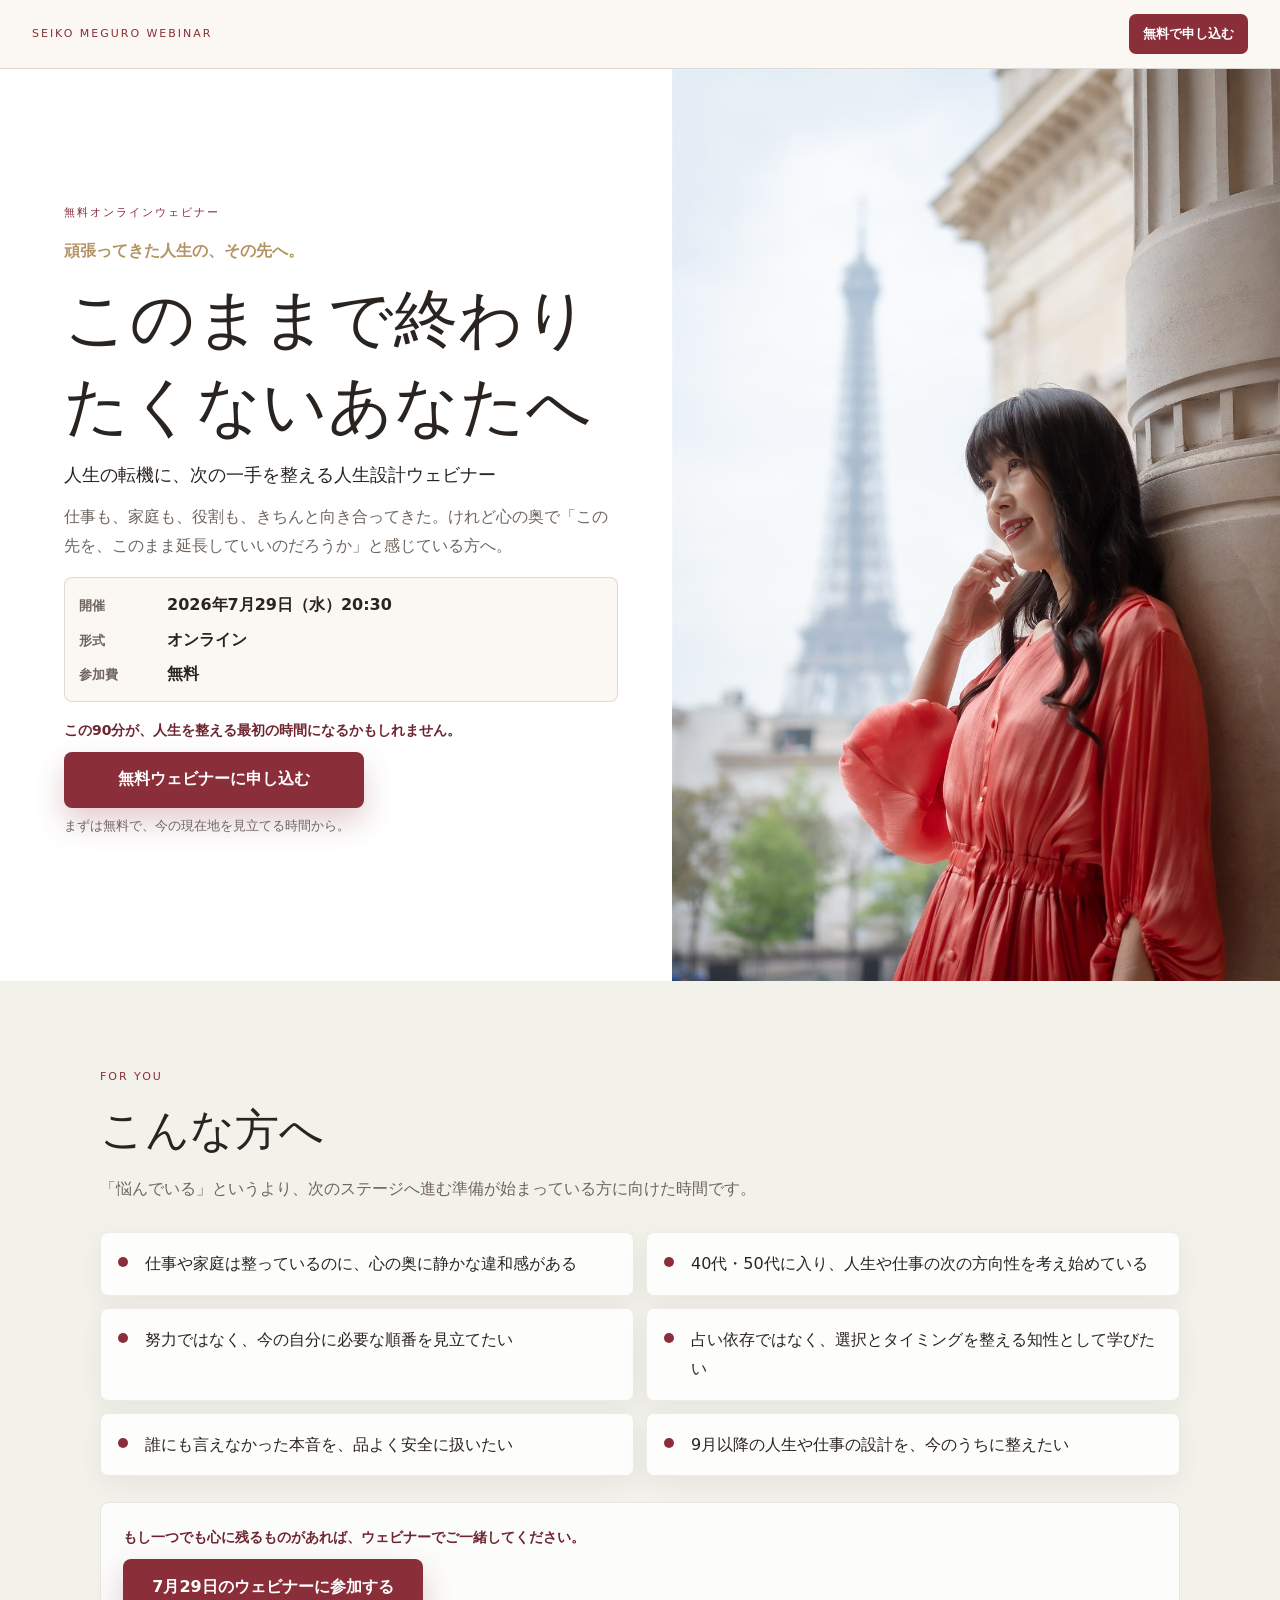
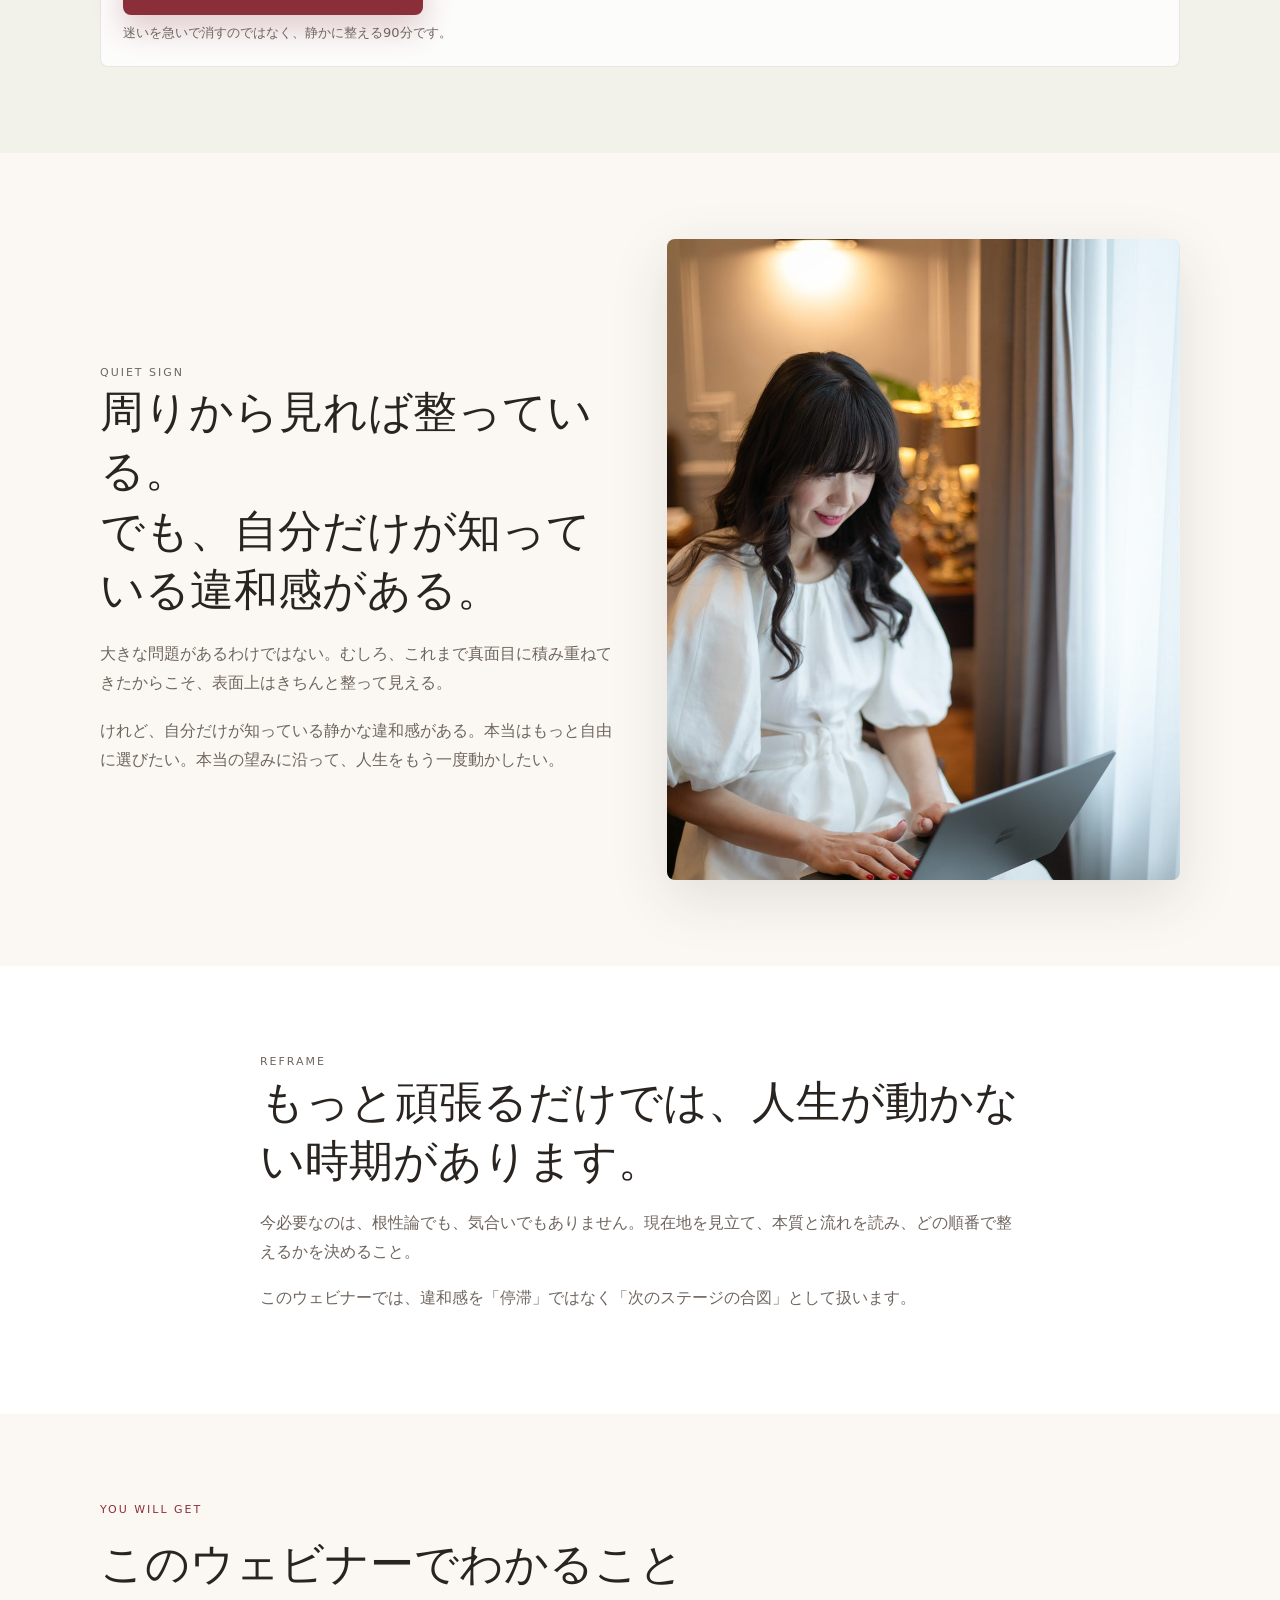
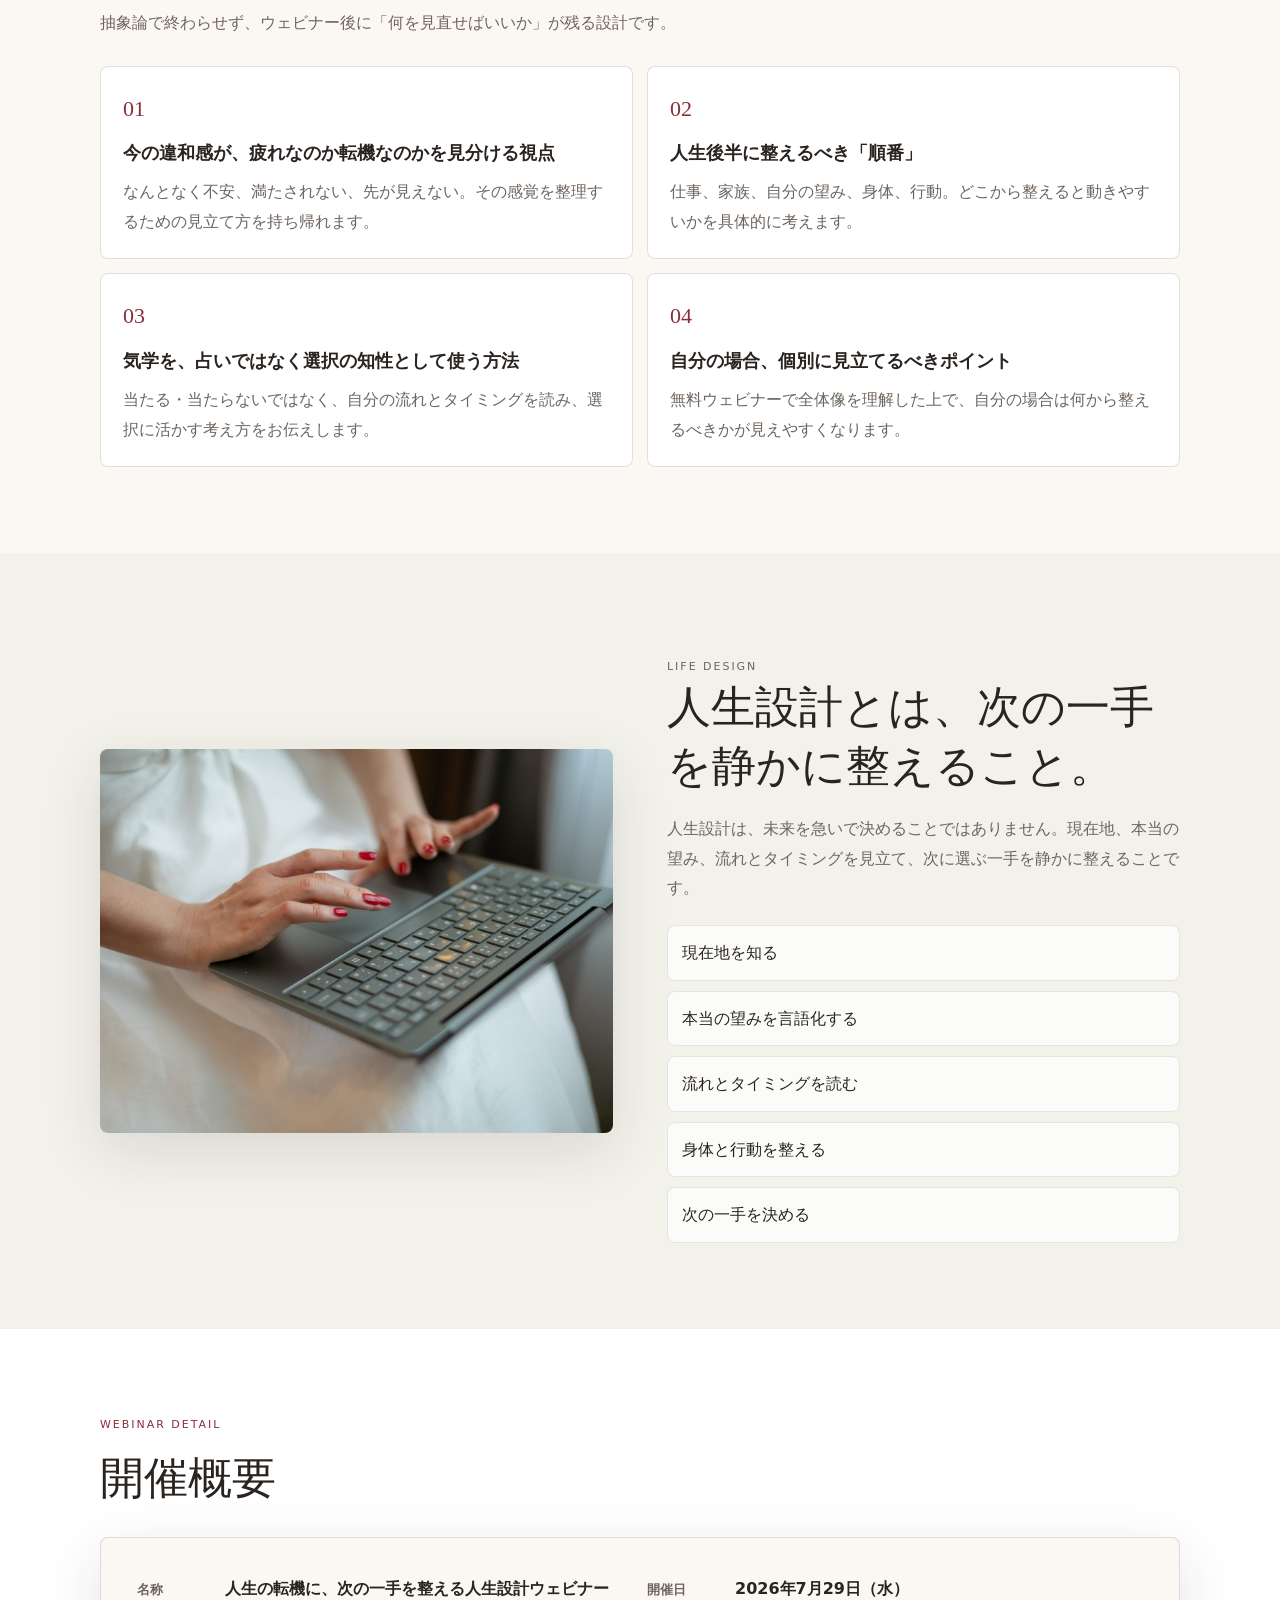
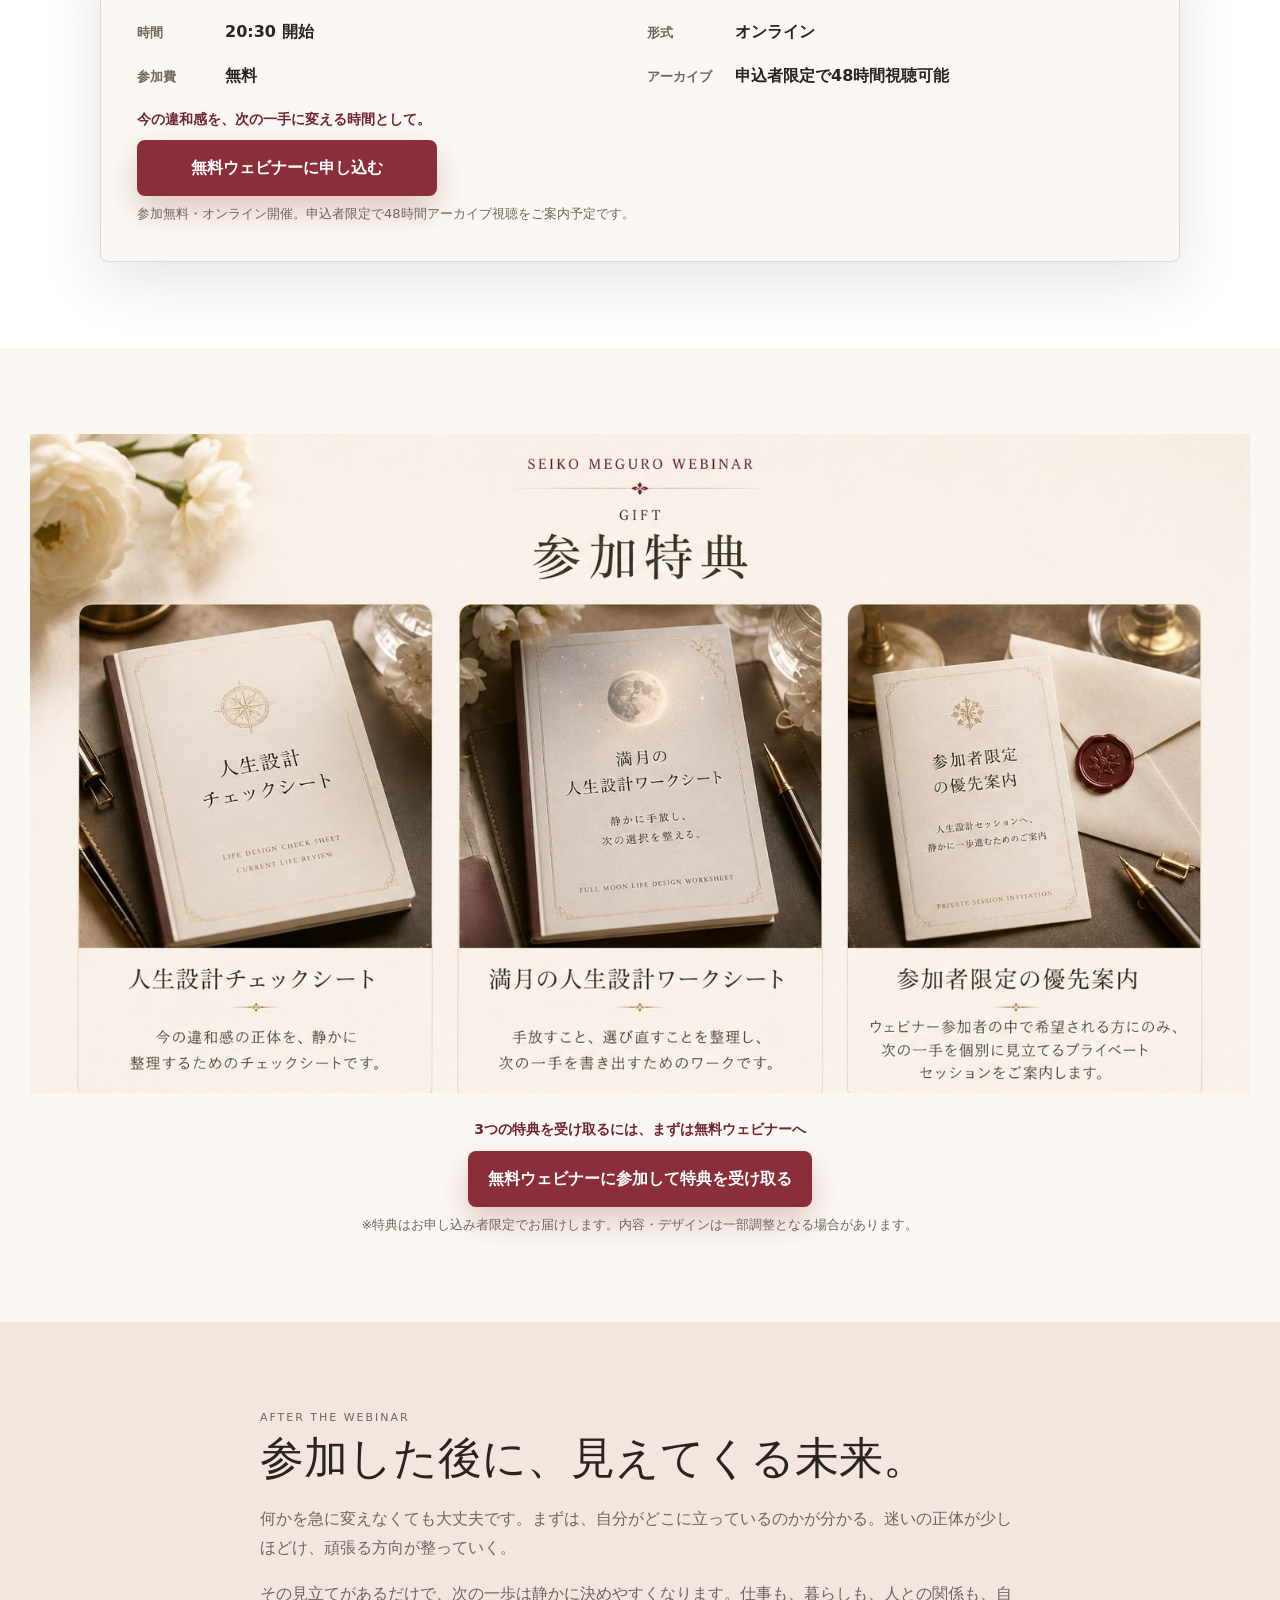
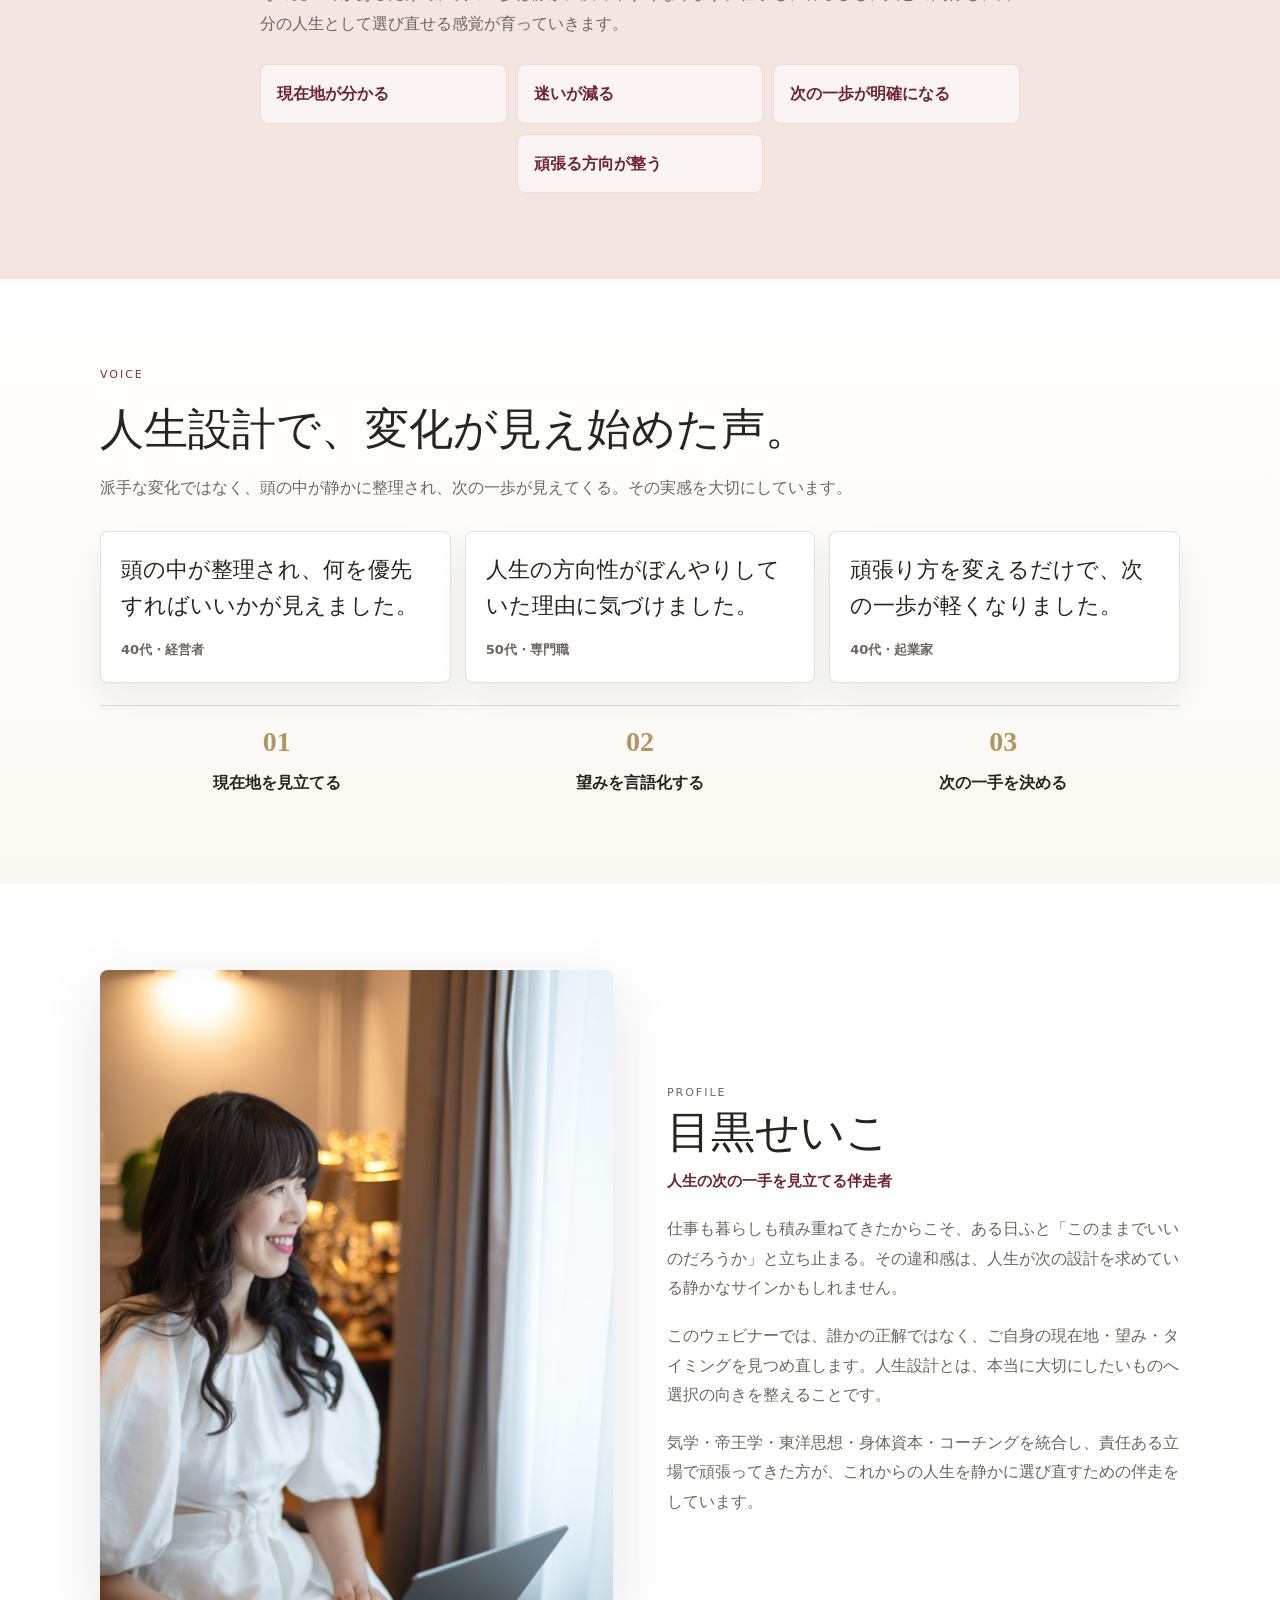
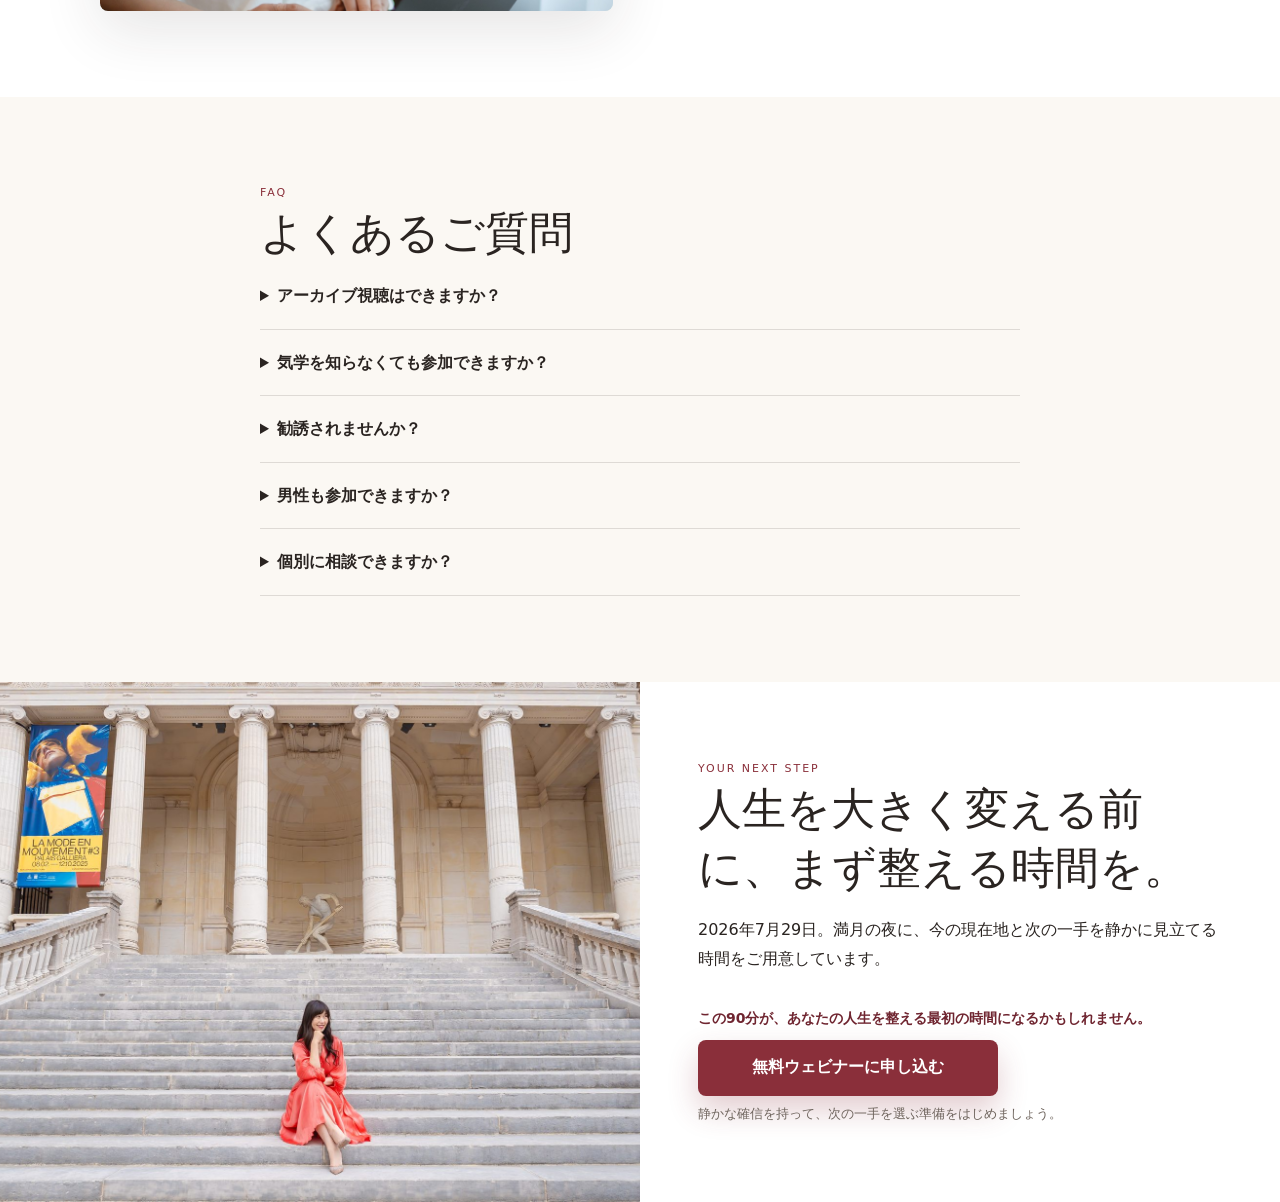
==== resources/webinar-20260729/index.html @ 4c697dbf "Add 2026 webinar LP" ====
<!doctype html>
<html lang="ja">
  <head>
    <meta charset="utf-8">
    <meta name="viewport" content="width=device-width, initial-scale=1">
    <title>無料ウェビナー | 人生の転機に、次の一手を整える人生設計</title>
    <meta name="description" content="2026年7月29日（水）20:30開催。頑張ってきた人生の、その先へ。人生の転機に、次の一手を整える無料ウェビナー。">
    <link rel="stylesheet" href="./styles.css">
  </head>
  <body>
    <a class="skip-link" href="#application">申込ボタンへ移動</a>

    <header class="site-header" aria-label="ページ上部">
      <p class="brand">SEIKO MEGURO WEBINAR</p>
      <a class="header-cta" href="#application">無料で申し込む</a>
    </header>

    <main>
      <!--
        Photo role map / LP全体の写真設計
        1. 憧れ: hero-red-paris.jpg
           非日常感、Quiet Luxury、印象記憶を作る。スマホでは文字を重ねず、写真と申込情報を分けて表示する。
        2. 共感: empathy-white-laptop.jpg
           本人の静かな表情や余白で、読者の違和感・内省に寄り添う。
        3. 専門性: life-design-laptop-detail.jpg / gift-books.jpg
           PC、手元、ワークシート、本の要素で「整理・設計・知性」を補強する。
        4. 信頼: profile-white-laptop.jpg
           プロフィール専用。世界観よりも「この人なら相談したい」を優先し、ホテルでPCを開く自然な相談感を採用する。
        5. 未来: final-stairs.jpg / gift-books.jpg
           参加後の静かな前進、次のステージを想起させる。スマホではCTAと競合しない位置に配置する。
      -->
      <section class="hero" id="top">
        <!--
          画像: 250427_0049.jpg
          使用目的: A案ファーストビューの主役画像。
          配置理由: 赤ワンピ、パリ、エッフェル塔が非日常感と印象記憶を作り、Beverly Hills的な強い入口になるため。
          スマホ表示: 写真を上部に独立配置し、文字は下の白い情報面に置く。顔と塔が切れないよう object-position: 50% 38%。
        -->
        <figure class="hero-photo">
          <img src="./assets/hero-red-paris.jpg" alt="赤いワンピースでパリの街を見つめる目黒せいこさん" style="--pos: 50% 38%;" fetchpriority="high">
        </figure>

        <div class="hero-panel">
          <p class="eyebrow">無料オンラインウェビナー</p>
          <p class="hero-kicker">頑張ってきた人生の、その先へ。</p>
          <h1>このままで終わりたくないあなたへ</h1>
          <p class="hero-lead">人生の転機に、次の一手を整える人生設計ウェビナー</p>
          <p class="hero-copy">仕事も、家庭も、役割も、きちんと向き合ってきた。けれど心の奥で「この先を、このまま延長していいのだろうか」と感じている方へ。</p>

          <dl class="event-summary" aria-label="開催概要">
            <div>
              <dt>開催</dt>
              <dd>2026年7月29日（水）20:30</dd>
            </div>
            <div>
              <dt>形式</dt>
              <dd>オンライン</dd>
            </div>
            <div>
              <dt>参加費</dt>
              <dd>無料</dd>
            </div>
          </dl>

          <div class="cta-block">
            <p class="cta-reason">この90分が、人生を整える最初の時間になるかもしれません。</p>
            <a class="button button-primary" href="#application">無料ウェビナーに申し込む</a>
            <p class="microcopy">まずは無料で、今の現在地を見立てる時間から。</p>
          </div>
        </div>
      </section>

      <section class="section audience" aria-labelledby="audience-title">
        <div class="section-inner">
          <div class="section-heading">
            <p class="eyebrow">FOR YOU</p>
            <h2 id="audience-title">こんな方へ</h2>
            <p>「悩んでいる」というより、次のステージへ進む準備が始まっている方に向けた時間です。</p>
          </div>
          <div class="check-grid">
            <div class="check-item">仕事や家庭は整っているのに、心の奥に静かな違和感がある</div>
            <div class="check-item">40代・50代に入り、人生や仕事の次の方向性を考え始めている</div>
            <div class="check-item">努力ではなく、今の自分に必要な順番を見立てたい</div>
            <div class="check-item">占い依存ではなく、選択とタイミングを整える知性として学びたい</div>
            <div class="check-item">誰にも言えなかった本音を、品よく安全に扱いたい</div>
            <div class="check-item">9月以降の人生や仕事の設計を、今のうちに整えたい</div>
          </div>
          <div class="cta-block cta-inline">
            <p class="cta-reason">もし一つでも心に残るものがあれば、ウェビナーでご一緒してください。</p>
            <a class="button button-primary" href="#application">7月29日のウェビナーに参加する</a>
            <p class="microcopy">迷いを急いで消すのではなく、静かに整える90分です。</p>
          </div>
        </div>
      </section>

      <section class="section split empathy" aria-labelledby="empathy-title">
        <div class="section-inner split-inner">
          <div class="copy">
            <p class="eyebrow">QUIET SIGN</p>
            <h2 id="empathy-title">周りから見れば整っている。<br>でも、自分だけが知っている違和感がある。</h2>
            <p>大きな問題があるわけではない。むしろ、これまで真面目に積み重ねてきたからこそ、表面上はきちんと整って見える。</p>
            <p>けれど、自分だけが知っている静かな違和感がある。本当はもっと自由に選びたい。本当の望みに沿って、人生をもう一度動かしたい。</p>
          </div>
          <!--
            画像: 240418a_0015.jpg
            使用目的: 共感セクションの本人写真。
            配置理由: 白ワンピでPCを持つ姿が、柔らかさ・安心感・知的な伴走感を同時に伝えるため。
            スマホ表示: 縦写真として本文後に配置。顔と手元が入るよう object-position: 50% 42%。
          -->
          <figure class="image-card portrait">
            <img src="./assets/empathy-white-laptop.jpg" alt="白いワンピースでノートパソコンを見る目黒せいこさん" style="--pos: 50% 42%;" loading="lazy" decoding="async">
          </figure>
        </div>
      </section>

      <section class="section problem" aria-labelledby="problem-title">
        <div class="section-inner narrow">
          <p class="eyebrow">REFRAME</p>
          <h2 id="problem-title">もっと頑張るだけでは、人生が動かない時期があります。</h2>
          <p>今必要なのは、根性論でも、気合いでもありません。現在地を見立て、本質と流れを読み、どの順番で整えるかを決めること。</p>
          <p>このウェビナーでは、違和感を「停滞」ではなく「次のステージの合図」として扱います。</p>
        </div>
      </section>

      <section class="section benefits" aria-labelledby="benefits-title">
        <div class="section-inner">
          <div class="section-heading">
            <p class="eyebrow">YOU WILL GET</p>
            <h2 id="benefits-title">このウェビナーでわかること</h2>
            <p>抽象論で終わらせず、ウェビナー後に「何を見直せばいいか」が残る設計です。</p>
          </div>
          <div class="benefit-list">
            <article class="benefit-card">
              <span>01</span>
              <h3>今の違和感が、疲れなのか転機なのかを見分ける視点</h3>
              <p>なんとなく不安、満たされない、先が見えない。その感覚を整理するための見立て方を持ち帰れます。</p>
            </article>
            <article class="benefit-card">
              <span>02</span>
              <h3>人生後半に整えるべき「順番」</h3>
              <p>仕事、家族、自分の望み、身体、行動。どこから整えると動きやすいかを具体的に考えます。</p>
            </article>
            <article class="benefit-card">
              <span>03</span>
              <h3>気学を、占いではなく選択の知性として使う方法</h3>
              <p>当たる・当たらないではなく、自分の流れとタイミングを読み、選択に活かす考え方をお伝えします。</p>
            </article>
            <article class="benefit-card">
              <span>04</span>
              <h3>自分の場合、個別に見立てるべきポイント</h3>
              <p>無料ウェビナーで全体像を理解した上で、自分の場合は何から整えるべきかが見えやすくなります。</p>
            </article>
          </div>
        </div>
      </section>

      <section class="section split life-design" aria-labelledby="life-design-title">
        <div class="section-inner split-inner reverse">
          <!--
            画像: 240418a_0021.jpg -> life-design-laptop-detail.jpg
            使用目的: 人生設計セクションの専門性補強写真。
            配置理由: PCを操作する手元が「人生設計＝知的に整理し、次の一手を見立てる仕事」と直感的に伝えるため。
            スマホ表示: 手元とPCが自然に見えるよう横幅いっぱいに置き、object-position: 50% 50%。
          -->
          <figure class="image-card landscape">
            <img src="./assets/life-design-laptop-detail.jpg" alt="白いワンピースでノートパソコンを操作する手元" style="--pos: 50% 50%;" loading="lazy" decoding="async">
          </figure>
          <div class="copy">
            <p class="eyebrow">LIFE DESIGN</p>
            <h2 id="life-design-title">人生設計とは、次の一手を静かに整えること。</h2>
            <p>人生設計は、未来を急いで決めることではありません。現在地、本当の望み、流れとタイミングを見立て、次に選ぶ一手を静かに整えることです。</p>
            <ul class="plain-list">
              <li>現在地を知る</li>
              <li>本当の望みを言語化する</li>
              <li>流れとタイミングを読む</li>
              <li>身体と行動を整える</li>
              <li>次の一手を決める</li>
            </ul>
          </div>
        </div>
      </section>

      <section class="section overview" aria-labelledby="overview-title">
        <div class="section-inner">
          <div class="section-heading">
            <p class="eyebrow">WEBINAR DETAIL</p>
            <h2 id="overview-title">開催概要</h2>
          </div>
          <div class="overview-card" id="application">
            <dl class="overview-list">
              <div>
                <dt>名称</dt>
                <dd>人生の転機に、次の一手を整える人生設計ウェビナー</dd>
              </div>
              <div>
                <dt>開催日</dt>
                <dd>2026年7月29日（水）</dd>
              </div>
              <div>
                <dt>時間</dt>
                <dd>20:30 開始</dd>
              </div>
              <div>
                <dt>形式</dt>
                <dd>オンライン</dd>
              </div>
              <div>
                <dt>参加費</dt>
                <dd>無料</dd>
              </div>
              <div>
                <dt>アーカイブ</dt>
                <dd>申込者限定で48時間視聴可能</dd>
              </div>
            </dl>
            <div class="cta-block">
              <p class="cta-reason">今の違和感を、次の一手に変える時間として。</p>
              <a class="button button-primary" href="#application" aria-label="申込URL未設定。公開前に実際の申込URLへ差し替えてください">無料ウェビナーに申し込む</a>
              <p class="microcopy">参加無料・オンライン開催。申込者限定で48時間アーカイブ視聴をご案内予定です。</p>
            </div>
          </div>
        </div>
      </section>

      <section class="section gifts" aria-labelledby="gifts-title">
        <div class="section-inner gift-visual-inner">
          <!--
            画像: gift-section-final-main.jpg
            使用目的: 完成した参加特典セクションのメインビジュアル。
            配置理由: 特典の表紙と説明を画像で見せ、実際にクリックできるCTAは画像下の1つに整理するため。
            スマホ表示: 画像全体が切れないよう object-fit: contain で表示。実際にクリックできるCTAは画像下に別途配置する。
          -->
          <figure class="gift-full-visual">
            <img src="./assets/gift-section-final-main.jpg" alt="参加特典。人生設計チェックシート、満月の人生設計ワークシート、参加者限定の優先案内" loading="lazy" decoding="async">
          </figure>
          <div class="cta-block gift-visual-cta">
            <p class="cta-reason">3つの特典を受け取るには、まずは無料ウェビナーへ</p>
            <a class="button button-primary" href="#application">無料ウェビナーに参加して特典を受け取る</a>
            <p class="microcopy">※特典はお申し込み者限定でお届けします。内容・デザインは一部調整となる場合があります。</p>
          </div>
        </div>
      </section>

      <section class="section future" aria-labelledby="future-title">
        <div class="section-inner narrow">
          <p class="eyebrow">AFTER THE WEBINAR</p>
          <h2 id="future-title">参加した後に、見えてくる未来。</h2>
          <p>何かを急に変えなくても大丈夫です。まずは、自分がどこに立っているのかが分かる。迷いの正体が少しほどけ、頑張る方向が整っていく。</p>
          <p>その見立てがあるだけで、次の一歩は静かに決めやすくなります。仕事も、暮らしも、人との関係も、自分の人生として選び直せる感覚が育っていきます。</p>
          <div class="future-grid">
            <div>現在地が分かる</div>
            <div>迷いが減る</div>
            <div>次の一歩が明確になる</div>
            <div>頑張る方向が整う</div>
          </div>
        </div>
      </section>

      <section class="section social-proof" aria-labelledby="proof-title">
        <div class="section-inner">
          <div class="section-heading">
            <p class="eyebrow">VOICE</p>
            <h2 id="proof-title">人生設計で、変化が見え始めた声。</h2>
            <p>派手な変化ではなく、頭の中が静かに整理され、次の一歩が見えてくる。その実感を大切にしています。</p>
          </div>
          <div class="voice-grid">
            <article>
              <p>頭の中が整理され、何を優先すればいいかが見えました。</p>
              <span>40代・経営者</span>
            </article>
            <article>
              <p>人生の方向性がぼんやりしていた理由に気づけました。</p>
              <span>50代・専門職</span>
            </article>
            <article>
              <p>頑張り方を変えるだけで、次の一歩が軽くなりました。</p>
              <span>40代・起業家</span>
            </article>
          </div>
          <div class="proof-stats" aria-label="人生設計で目指す変化">
            <div><strong>01</strong><span>現在地を見立てる</span></div>
            <div><strong>02</strong><span>望みを言語化する</span></div>
            <div><strong>03</strong><span>次の一手を決める</span></div>
          </div>
        </div>
      </section>

      <section class="section profile" aria-labelledby="profile-title">
        <div class="section-inner split-inner">
          <!--
            画像: 240418a_0016.jpg -> profile-white-laptop.jpg
            使用目的: 講師プロフィール写真。ここでは世界観よりも信頼形成を優先する。
            配置理由: ホテルでPCを開く姿が、専門性・落ち着き・相談しやすさを同時に伝えるため。
            スマホ表示: 表情が伝わるよう10〜15%寄せ、顔とPCが自然に入る object-position: 50% 36%。本文より前に置いて「この人なら相談したい」を先に作る。
          -->
          <figure class="image-card portrait profile-photo">
            <img src="./assets/profile-white-laptop.jpg" alt="ホテルでノートパソコンを開き、穏やかに相談を受ける目黒せいこさん" style="--pos: 50% 36%;" loading="lazy" decoding="async">
          </figure>
          <div class="copy">
            <p class="eyebrow">PROFILE</p>
            <h2 id="profile-title">目黒せいこ</h2>
            <p class="profile-role">人生の次の一手を見立てる伴走者</p>
            <p>仕事も暮らしも積み重ねてきたからこそ、ある日ふと「このままでいいのだろうか」と立ち止まる。その違和感は、人生が次の設計を求めている静かなサインかもしれません。</p>
            <p>このウェビナーでは、誰かの正解ではなく、ご自身の現在地・望み・タイミングを見つめ直します。人生設計とは、本当に大切にしたいものへ選択の向きを整えることです。</p>
            <p>気学・帝王学・東洋思想・身体資本・コーチングを統合し、責任ある立場で頑張ってきた方が、これからの人生を静かに選び直すための伴走をしています。</p>
          </div>
        </div>
      </section>

      <section class="section faq" aria-labelledby="faq-title">
        <div class="section-inner narrow">
          <p class="eyebrow">FAQ</p>
          <h2 id="faq-title">よくあるご質問</h2>
          <details>
            <summary>アーカイブ視聴はできますか？</summary>
            <p>はい。お申し込みの方限定で、48時間のアーカイブ視聴をご案内予定です。</p>
          </details>
          <details>
            <summary>気学を知らなくても参加できますか？</summary>
            <p>はい。専門知識がなくても大丈夫です。気学は占いではなく、選択とタイミングを整える知性としてわかりやすくお伝えします。</p>
          </details>
          <details>
            <summary>勧誘されませんか？</summary>
            <p>ウェビナー内で無理な勧誘はありません。希望される方にのみ人生設計プライベートセッションをご案内しています。</p>
          </details>
          <details>
            <summary>男性も参加できますか？</summary>
            <p>はい。性別だけで限定する内容ではありません。人生や仕事の次のステージを整えたい方に向けたウェビナーです。</p>
          </details>
          <details>
            <summary>個別に相談できますか？</summary>
            <p>はい。希望される方には、ウェビナー後に個別のご相談方法をご案内します。</p>
          </details>
        </div>
      </section>

      <section class="final-cta" aria-labelledby="final-title">
        <!--
          画像: 250427_0114.jpg
          使用目的: 最終CTA背景。
          配置理由: 赤ワンピの引き写真が、旅立ち・次のステージ・余韻を作るため。
          スマホ表示: 写真は上、CTA面は下。背景に文字を重ねすぎない。
        -->
        <figure class="final-photo">
          <img src="./assets/final-stairs.jpg" alt="広い階段に座る目黒せいこさん" style="--pos: 50% 48%;" loading="lazy" decoding="async">
        </figure>
        <div class="final-panel">
          <p class="eyebrow">YOUR NEXT STEP</p>
          <h2 id="final-title">人生を大きく変える前に、まず整える時間を。</h2>
          <p>2026年7月29日。満月の夜に、今の現在地と次の一手を静かに見立てる時間をご用意しています。</p>
          <div class="cta-block">
            <p class="cta-reason">この90分が、あなたの人生を整える最初の時間になるかもしれません。</p>
            <a class="button button-primary" href="#application">無料ウェビナーに申し込む</a>
            <p class="microcopy">静かな確信を持って、次の一手を選ぶ準備をはじめましょう。</p>
          </div>
        </div>
      </section>

    </main>

    <nav class="sticky-cta" aria-label="固定申込導線">
      <span>7/29（水）20:30 無料開催</span>
      <a href="#application">申し込む</a>
    </nav>
  </body>
</html>
---- resources/webinar-20260729/styles.css ----
:root {
  --ink: #2a2421;
  --muted: #6f655e;
  --paper: #fbf8f3;
  --white: #ffffff;
  --sage: #e3ede7;
  --sage-lounge: #f2f1ea;
  --sage-deep: #c9d8cf;
  --blush: #f4e5df;
  --burgundy: #8a2f3a;
  --burgundy-dark: #6f2530;
  --gold: #b49462;
  --line: rgba(42, 36, 33, 0.14);
  --shadow: 0 18px 60px rgba(42, 36, 33, 0.12);
  --serif: "Yu Mincho", "Hiragino Mincho ProN", "Times New Roman", serif;
  --sans: "Yu Gothic", "Hiragino Sans", "Meiryo", system-ui, sans-serif;
}

* {
  box-sizing: border-box;
}

html {
  scroll-behavior: smooth;
}

body {
  margin: 0;
  background: var(--paper);
  color: var(--ink);
  font-family: var(--sans);
  font-size: 16px;
  line-height: 1.85;
  letter-spacing: 0;
  padding-bottom: 0;
}

img {
  display: block;
  width: 100%;
  height: 100%;
  object-fit: cover;
  object-position: var(--pos, 50% 50%);
}

a {
  color: inherit;
}

.skip-link {
  position: absolute;
  left: 12px;
  top: 12px;
  transform: translateY(-150%);
  background: var(--burgundy);
  color: var(--white);
  padding: 10px 14px;
  z-index: 20;
}

.skip-link:focus {
  transform: translateY(0);
}

.site-header {
  position: sticky;
  top: 0;
  z-index: 10;
  display: flex;
  align-items: center;
  justify-content: space-between;
  gap: 16px;
  min-height: 58px;
  padding: 12px 18px;
  background: rgba(251, 248, 243, 0.94);
  border-bottom: 1px solid var(--line);
  backdrop-filter: blur(14px);
}

.brand,
.eyebrow {
  margin: 0;
  font-size: 11px;
  letter-spacing: 0.18em;
  text-transform: uppercase;
  color: var(--burgundy);
  font-weight: 500;
  font-style: normal;
  font-family: var(--sans);
}

.header-cta {
  display: inline-flex;
  align-items: center;
  justify-content: center;
  min-height: 38px;
  padding: 8px 14px;
  border-radius: 7px;
  background: var(--burgundy);
  color: var(--white);
  font-size: 13px;
  font-weight: 700;
  text-decoration: none;
  white-space: nowrap;
}

.hero {
  display: grid;
  background: var(--white);
}

.hero-photo {
  margin: 0;
  min-height: 250px;
  max-height: 290px;
  aspect-ratio: 4 / 3;
  background: var(--sage);
}

.hero-panel,
.final-panel {
  padding: 24px 22px 34px;
  background: var(--white);
}

.hero-kicker {
  margin: 12px 0 4px;
  color: var(--gold);
  font-weight: 700;
}

h1,
h2,
h3 {
  margin: 0;
  line-height: 1.35;
  letter-spacing: 0;
}

h1,
h2 {
  font-family: var(--serif);
  font-weight: 500;
}

h1 {
  margin-top: 8px;
  font-size: clamp(27px, 7.8vw, 64px);
}

h2 {
  font-size: clamp(27px, 8vw, 44px);
}

h3 {
  font-size: 18px;
  line-height: 1.55;
}

.hero-lead {
  margin: 12px 0 0;
  font-family: var(--serif);
  font-size: 18px;
  line-height: 1.55;
}

.hero-copy {
  margin: 12px 0 0;
  color: var(--muted);
}

.event-summary {
  display: grid;
  gap: 5px;
  margin: 16px 0 0;
  padding: 12px 14px;
  background: var(--paper);
  border: 1px solid var(--line);
  border-radius: 8px;
}

.event-summary div,
.overview-list div {
  display: grid;
  grid-template-columns: 76px 1fr;
  gap: 12px;
  align-items: baseline;
}

dt {
  color: var(--muted);
  font-size: 13px;
  font-weight: 700;
}

dd {
  margin: 0;
  font-weight: 700;
}

.cta-block {
  margin-top: 16px;
}

.cta-reason {
  margin: 0 0 8px;
  color: var(--burgundy-dark);
  font-size: 14px;
  font-weight: 700;
}

.button {
  display: inline-flex;
  align-items: center;
  justify-content: center;
  width: 100%;
  min-height: 56px;
  padding: 14px 20px;
  border-radius: 8px;
  text-decoration: none;
  font-weight: 800;
  line-height: 1.3;
  text-align: center;
}

.button-primary {
  background: var(--burgundy);
  color: var(--white);
  box-shadow: 0 14px 30px rgba(138, 47, 58, 0.24);
}

.button-primary:hover,
.button-primary:focus {
  background: var(--burgundy-dark);
}

.microcopy {
  margin: 8px 0 0;
  color: var(--muted);
  font-size: 13px;
  line-height: 1.6;
}

@media (max-width: 759px) {
  .hero-copy {
    display: none;
  }

  .hero .cta-block {
    display: none;
  }

  .hero .button {
    min-height: 52px;
  }
}

.section {
  padding: 62px 0;
}

.section-inner {
  width: min(100% - 40px, 1080px);
  margin: 0 auto;
}

.narrow {
  width: min(100% - 40px, 760px);
}

.section-heading {
  display: grid;
  gap: 14px;
  margin-bottom: 28px;
}

.section-heading p:last-child {
  margin: 0;
  color: var(--muted);
}

.audience {
  background: var(--sage-lounge);
}

.check-grid {
  display: grid;
  gap: 12px;
}

.check-item {
  position: relative;
  padding: 16px 16px 16px 44px;
  background: rgba(255, 255, 255, 0.84);
  border: 1px solid rgba(42, 36, 33, 0.08);
  border-radius: 8px;
  box-shadow: 0 8px 26px rgba(42, 36, 33, 0.06);
}

.check-item::before {
  content: "";
  position: absolute;
  left: 17px;
  top: 24px;
  width: 10px;
  height: 10px;
  border-radius: 50%;
  background: var(--burgundy);
}

.cta-inline {
  padding: 22px;
  margin-top: 26px;
  background: rgba(255, 255, 255, 0.78);
  border: 1px solid rgba(42, 36, 33, 0.1);
  border-radius: 8px;
}

.split {
  background: var(--paper);
}

.split-inner {
  display: grid;
  gap: 30px;
  align-items: center;
}

.copy p {
  margin: 18px 0 0;
  color: var(--muted);
}

.copy .profile-role {
  margin-top: 6px;
  color: var(--burgundy-dark);
  font-size: 15px;
  font-weight: 800;
}

.image-card {
  margin: 0;
  overflow: hidden;
  border-radius: 8px;
  background: var(--sage);
  box-shadow: var(--shadow);
}

.image-card.portrait {
  aspect-ratio: 4 / 5;
}

.image-card.profile-photo img {
  transform: scale(1.12);
}

.image-card.landscape {
  aspect-ratio: 4 / 3;
}

.image-card.soft {
  box-shadow: none;
}

.problem {
  background: var(--white);
}

.problem p,
.future p {
  color: var(--muted);
}

.benefits {
  background: var(--paper);
}

.benefit-list {
  display: grid;
  gap: 14px;
}

.benefit-card {
  padding: 22px;
  background: var(--white);
  border: 1px solid var(--line);
  border-radius: 8px;
}

.benefit-card span {
  display: block;
  margin-bottom: 10px;
  color: var(--burgundy);
  font-family: var(--serif);
  font-size: 22px;
}

.benefit-card p {
  margin: 10px 0 0;
  color: var(--muted);
}

.life-design {
  background: var(--sage-lounge);
}

.plain-list {
  display: grid;
  gap: 10px;
  margin: 22px 0 0;
  padding: 0;
  list-style: none;
}

.plain-list li {
  padding: 12px 14px;
  background: rgba(255, 255, 255, 0.7);
  border: 1px solid rgba(42, 36, 33, 0.1);
  border-radius: 8px;
}

.overview {
  background: var(--white);
}

.overview-card {
  padding: 22px;
  background: var(--paper);
  border: 1px solid var(--line);
  border-radius: 8px;
  box-shadow: var(--shadow);
}

.overview-list {
  display: grid;
  gap: 14px;
  margin: 0;
}

.gifts {
  background: var(--paper);
}

.gift-visual-inner {
  width: min(100%, 1220px);
}

.gift-full-visual {
  margin: 0;
  overflow: hidden;
  background: var(--paper);
}

.gift-full-visual img {
  width: 100%;
  height: auto;
  object-fit: contain;
}

.gift-visual-cta {
  width: min(100% - 40px, 720px);
  margin: 24px auto 0;
  text-align: center;
}

.future {
  background: var(--blush);
}

.future-grid {
  display: grid;
  gap: 10px;
  margin-top: 26px;
}

.future-grid div {
  padding: 14px 16px;
  background: rgba(255, 255, 255, 0.58);
  border: 1px solid rgba(42, 36, 33, 0.1);
  border-radius: 8px;
  color: var(--burgundy-dark);
  font-weight: 800;
}

.social-proof {
  background: linear-gradient(180deg, var(--white) 0%, var(--paper) 100%);
}

.voice-grid {
  display: grid;
  gap: 14px;
}

.voice-grid article {
  padding: 20px;
  background: var(--white);
  border: 1px solid var(--line);
  border-radius: 8px;
  box-shadow: 0 14px 34px rgba(42, 36, 33, 0.06);
}

.voice-grid p {
  margin: 0;
  color: var(--ink);
  font-family: var(--serif);
  font-size: clamp(18px, 5vw, 22px);
  line-height: 1.65;
}

.voice-grid span {
  display: block;
  margin-top: 14px;
  color: var(--muted);
  font-size: 13px;
  font-weight: 700;
}

.proof-stats {
  display: grid;
  gap: 10px;
  margin-top: 22px;
  padding-top: 22px;
  border-top: 1px solid var(--line);
}

.proof-stats div {
  display: grid;
  grid-template-columns: 54px 1fr;
  gap: 12px;
  align-items: center;
  padding: 12px 0;
}

.proof-stats strong {
  color: var(--gold);
  font-family: var(--serif);
  font-size: 28px;
  line-height: 1;
}

.proof-stats span {
  color: var(--ink);
  font-weight: 800;
}

.profile {
  background: var(--white);
}

.faq {
  background: var(--paper);
}

details {
  border-bottom: 1px solid var(--line);
}

summary {
  cursor: pointer;
  padding: 18px 0;
  font-weight: 800;
}

details p {
  margin: 0;
  padding: 0 0 18px;
  color: var(--muted);
}

.final-cta {
  display: grid;
  background: var(--white);
}

.final-photo {
  margin: 0;
  aspect-ratio: 4 / 3;
}

.sticky-cta {
  display: none;
  position: sticky;
  left: 0;
  right: 0;
  bottom: 0;
  z-index: 30;
  grid-template-columns: 1fr auto;
  gap: 12px;
  align-items: center;
  padding: 10px 14px calc(10px + env(safe-area-inset-bottom));
  background: rgba(42, 36, 33, 0.94);
  color: var(--white);
}

.sticky-cta span {
  font-size: 13px;
  font-weight: 700;
}

.sticky-cta a {
  display: inline-flex;
  align-items: center;
  justify-content: center;
  min-height: 44px;
  padding: 10px 18px;
  border-radius: 8px;
  background: var(--burgundy);
  color: var(--white);
  font-weight: 800;
  text-decoration: none;
  white-space: nowrap;
}

@media (min-width: 760px) {
  body {
    padding-bottom: 0;
  }

  .site-header {
    padding: 14px 32px;
  }

  .hero {
    grid-template-columns: minmax(0, 1.05fr) minmax(420px, 0.95fr);
    min-height: calc(100vh - 66px);
  }

  .hero-photo {
    min-height: auto;
    max-height: none;
    aspect-ratio: auto;
    grid-column: 2;
    grid-row: 1;
  }

  .hero-panel {
    grid-column: 1;
    grid-row: 1;
    display: flex;
    flex-direction: column;
    justify-content: center;
    padding: 54px 54px 64px;
  }

  .button {
    width: auto;
    min-width: 300px;
  }

  .section {
    padding: 86px 0;
  }

  .gift-visual-inner {
    width: min(100% - 48px, 1220px);
  }

  .check-grid {
    grid-template-columns: repeat(2, minmax(0, 1fr));
  }

  .split-inner {
    grid-template-columns: repeat(2, minmax(0, 1fr));
    gap: 54px;
  }

  .split-inner.reverse .image-card {
    order: 0;
  }

  .benefit-list {
    grid-template-columns: repeat(2, minmax(0, 1fr));
  }

  .overview-card {
    padding: 36px;
  }

  .overview-list {
    grid-template-columns: repeat(2, minmax(0, 1fr));
  }

  .future-grid,
  .voice-grid,
  .proof-stats {
    grid-template-columns: repeat(3, minmax(0, 1fr));
  }

  .future-grid div:nth-child(4) {
    grid-column: 2 / 3;
  }

  .proof-stats div {
    grid-template-columns: 1fr;
    justify-items: center;
    text-align: center;
    padding: 0 18px;
  }

  .final-cta {
    grid-template-columns: 1fr 1fr;
    align-items: stretch;
  }

  .final-photo {
    aspect-ratio: auto;
    min-height: 520px;
  }

  .final-panel {
    display: flex;
    flex-direction: column;
    justify-content: center;
    padding: 58px;
  }

  .sticky-cta {
    display: none;
  }
}

@media (min-width: 1100px) {
  .hero-panel {
    padding-left: max(64px, calc((100vw - 1180px) / 2));
  }
}
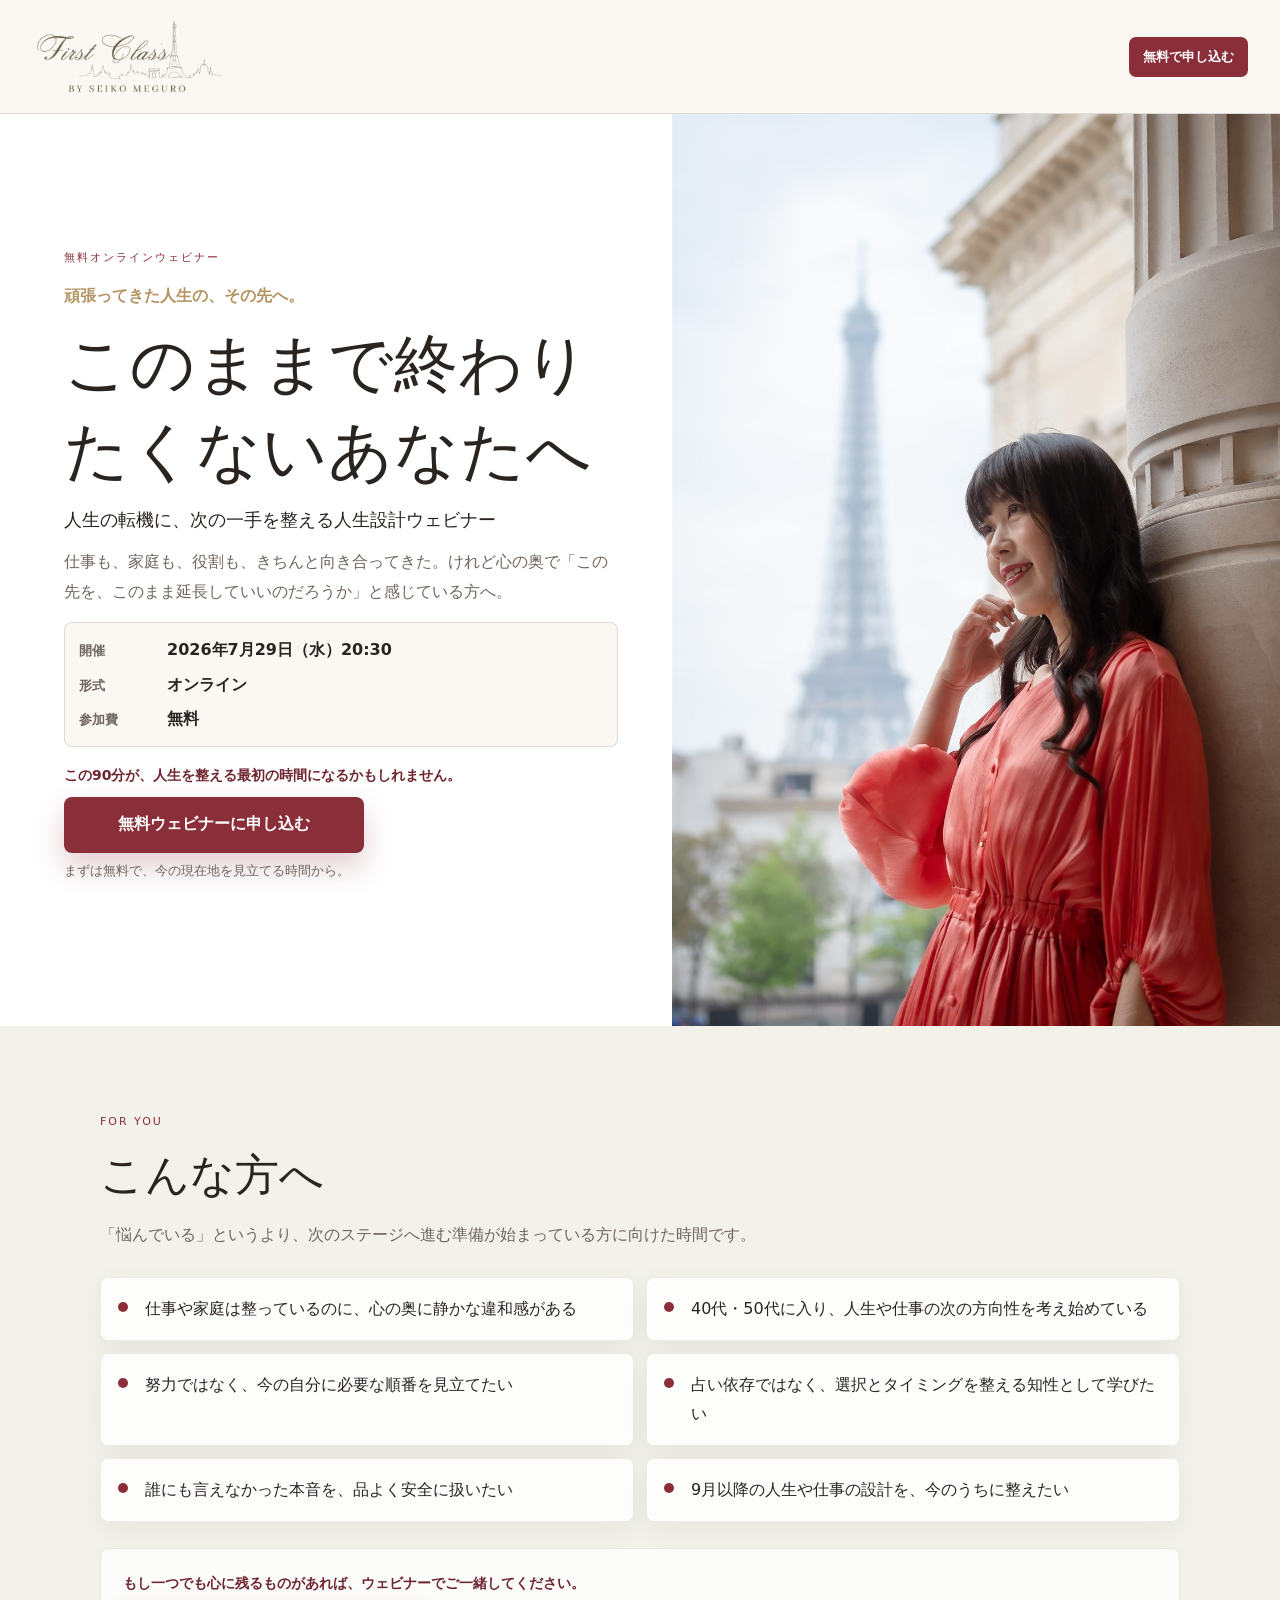
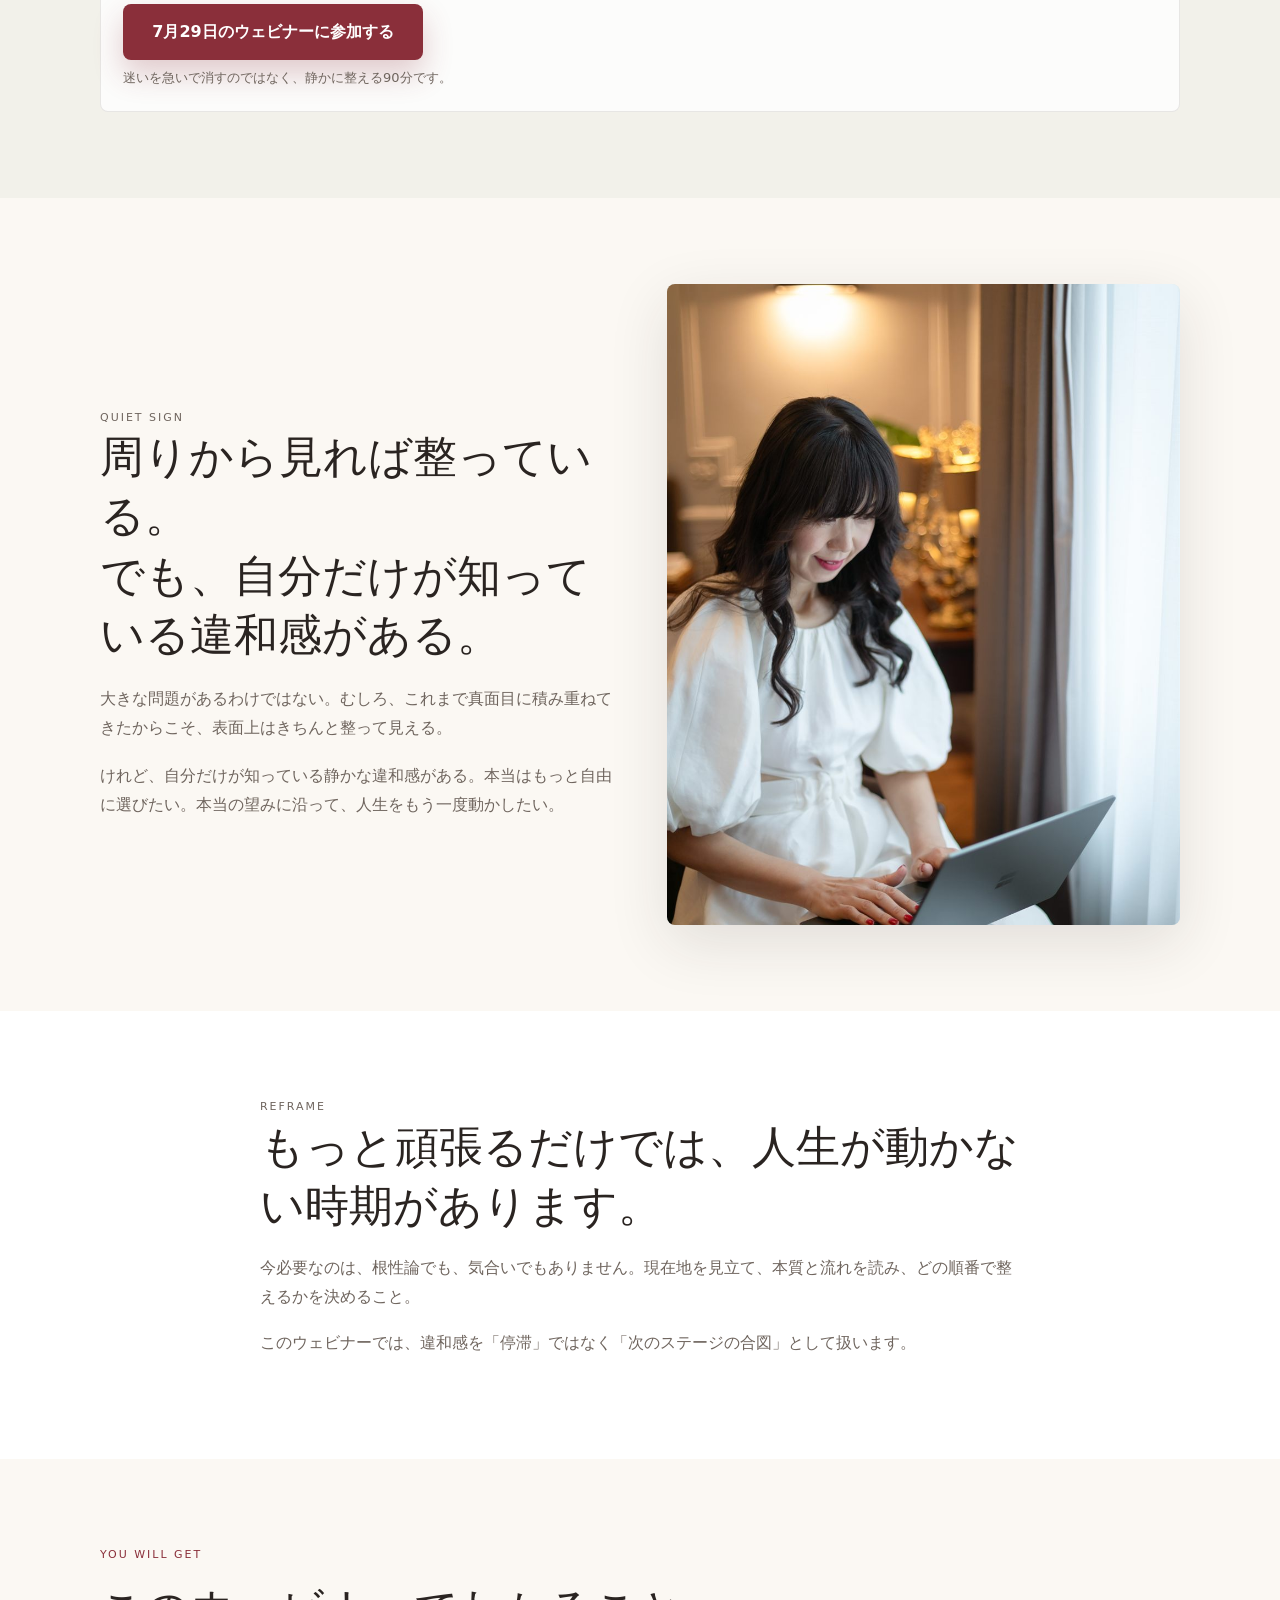
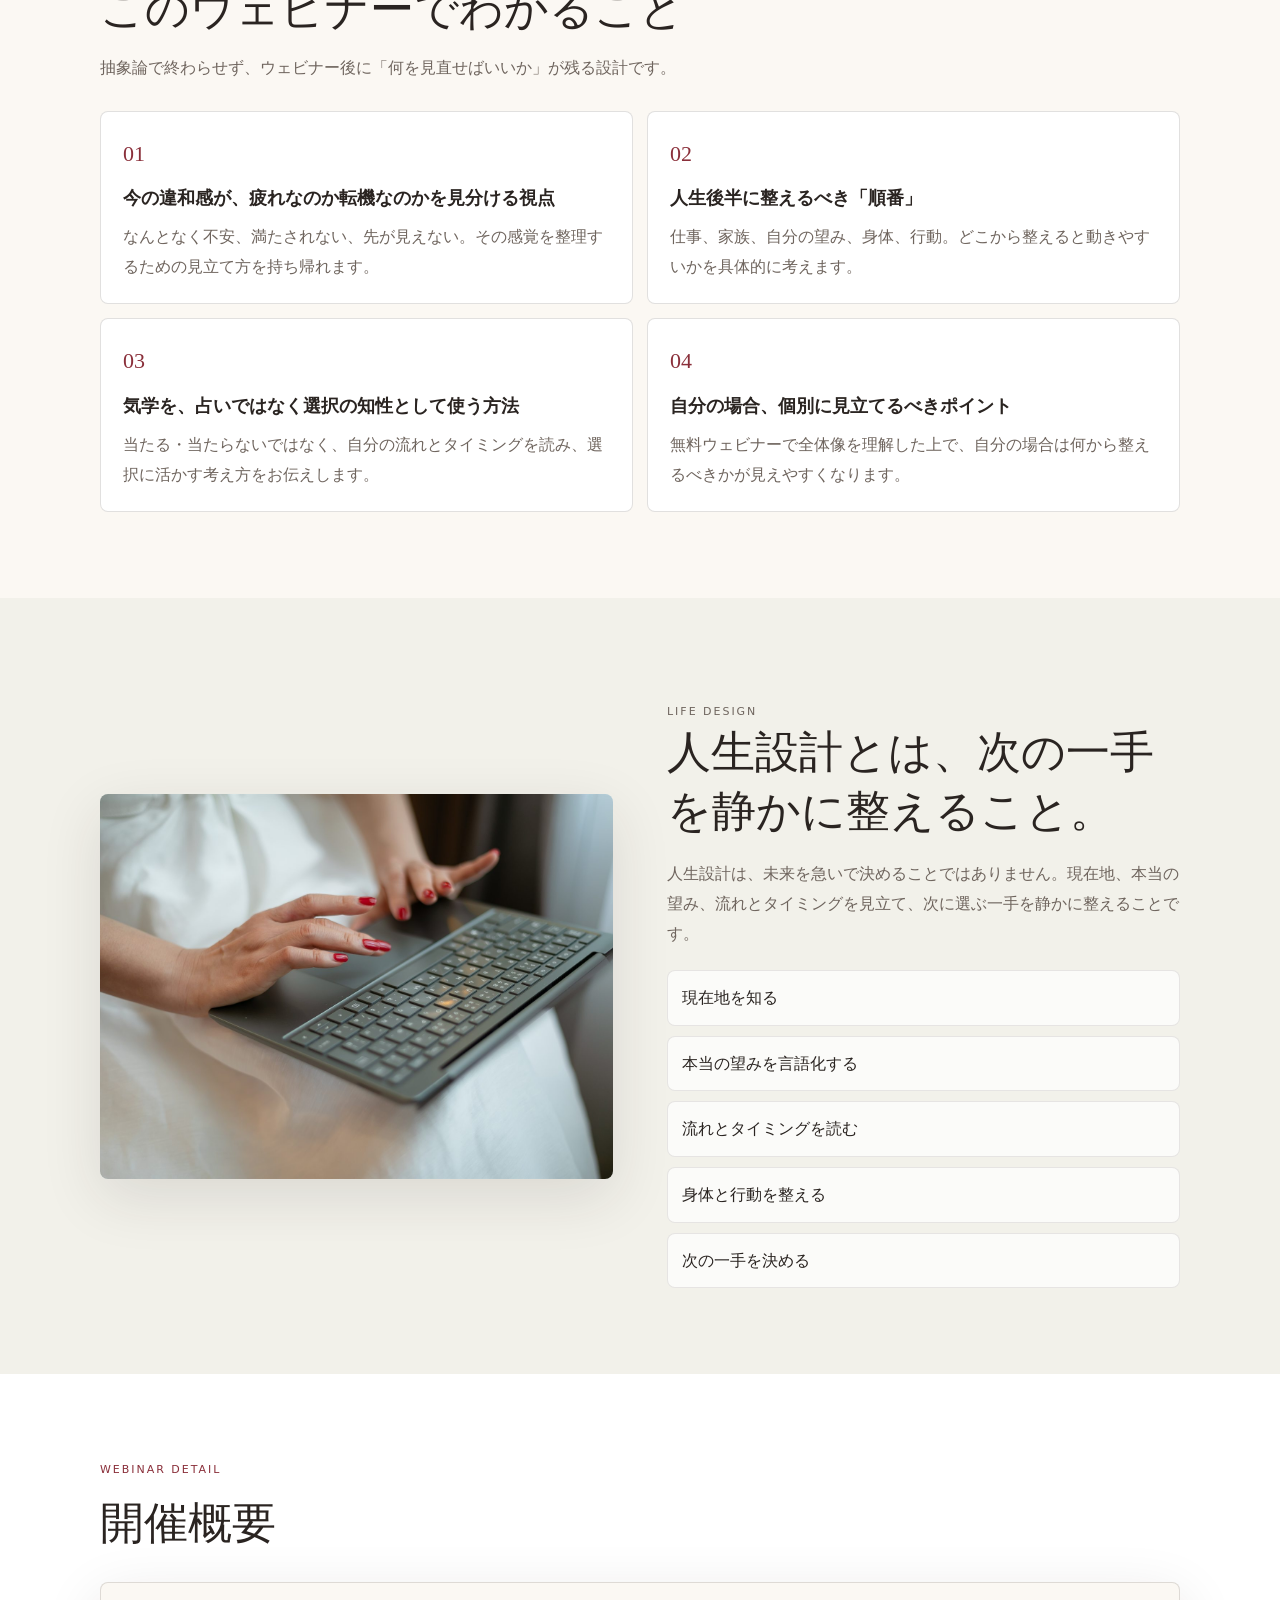
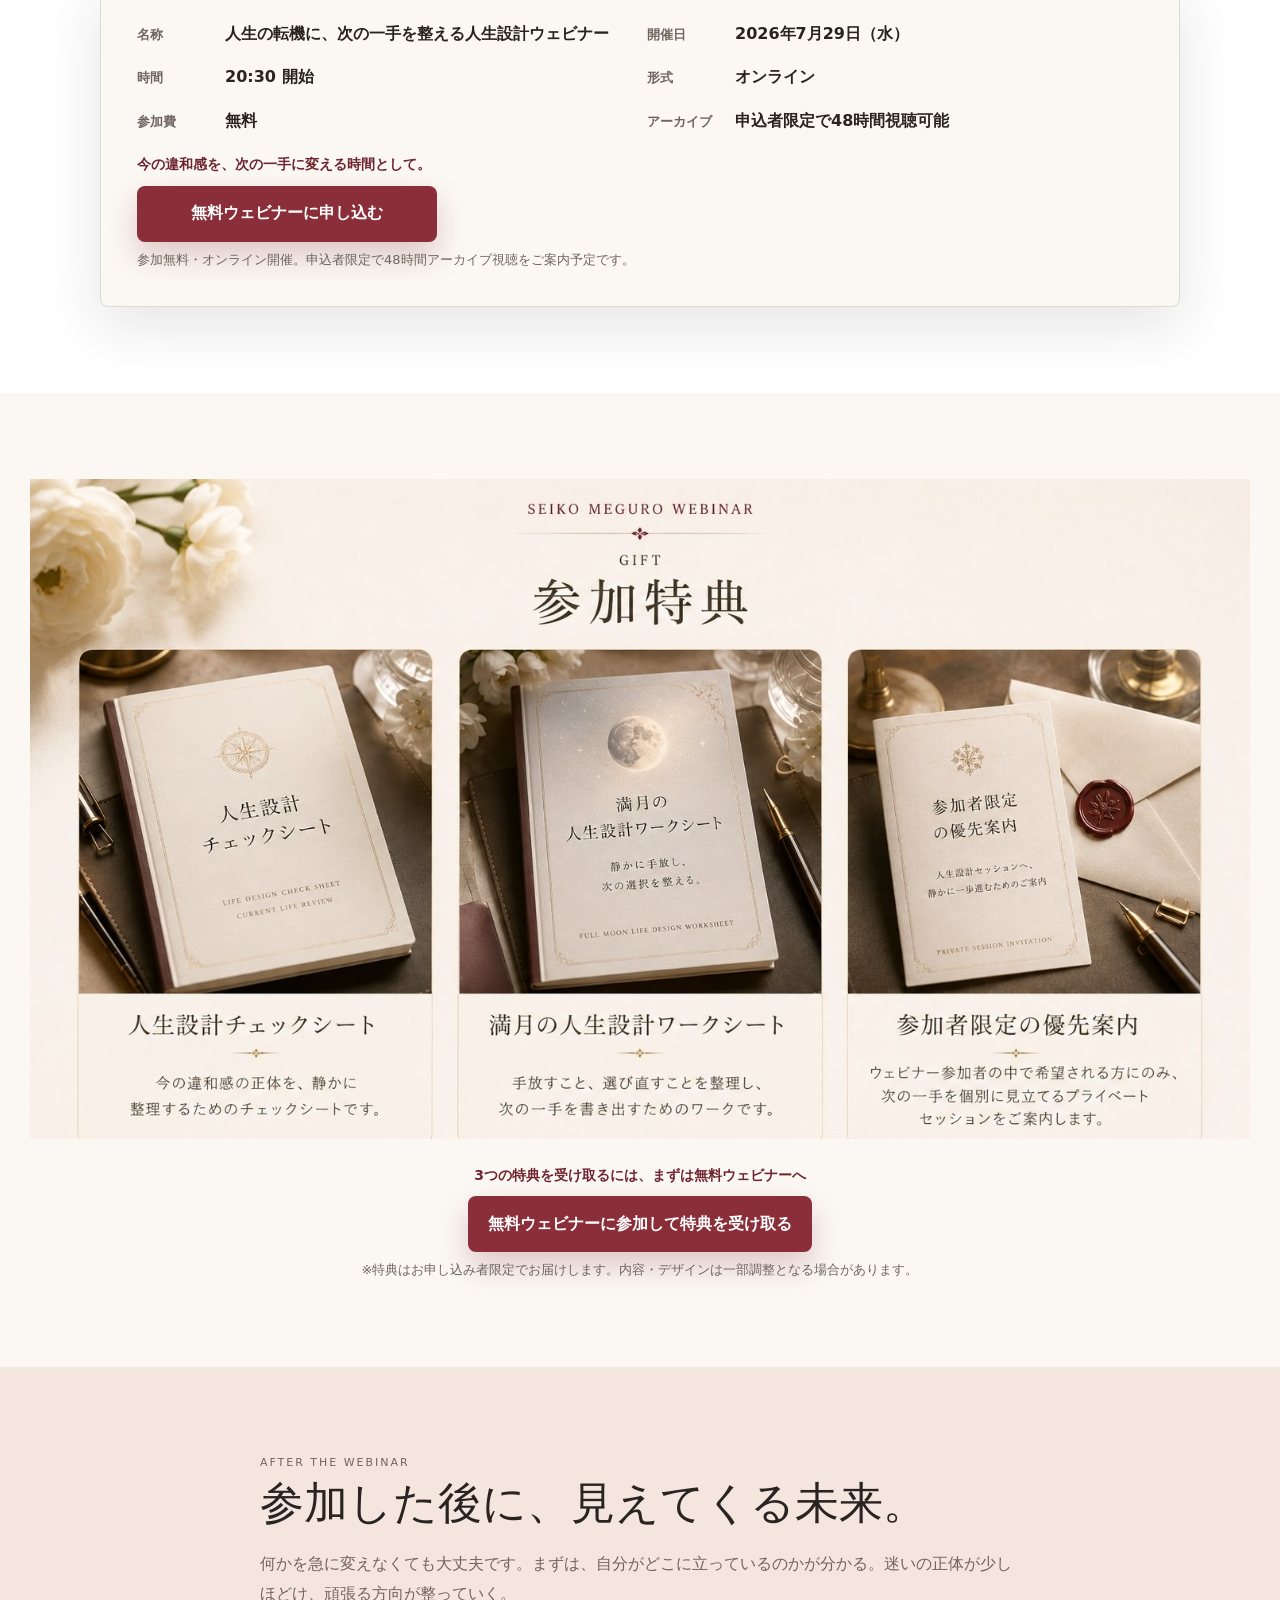
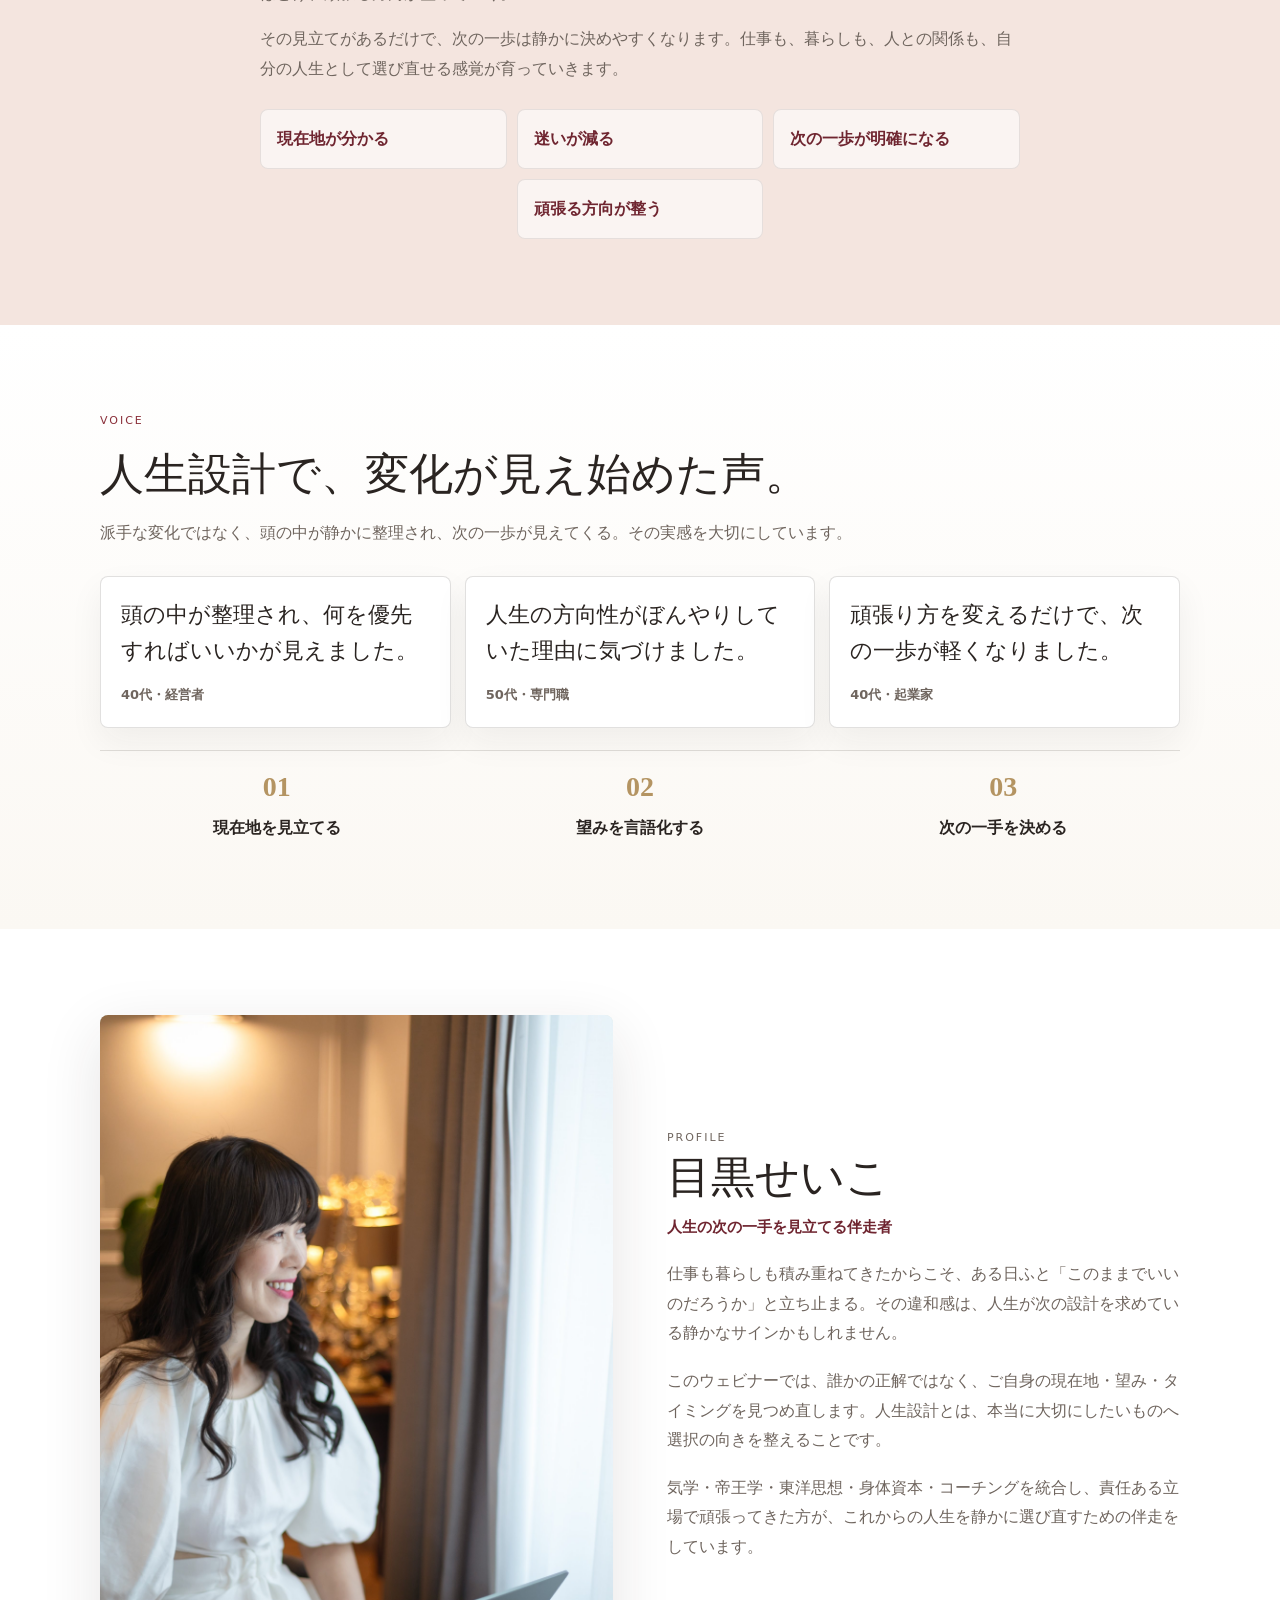
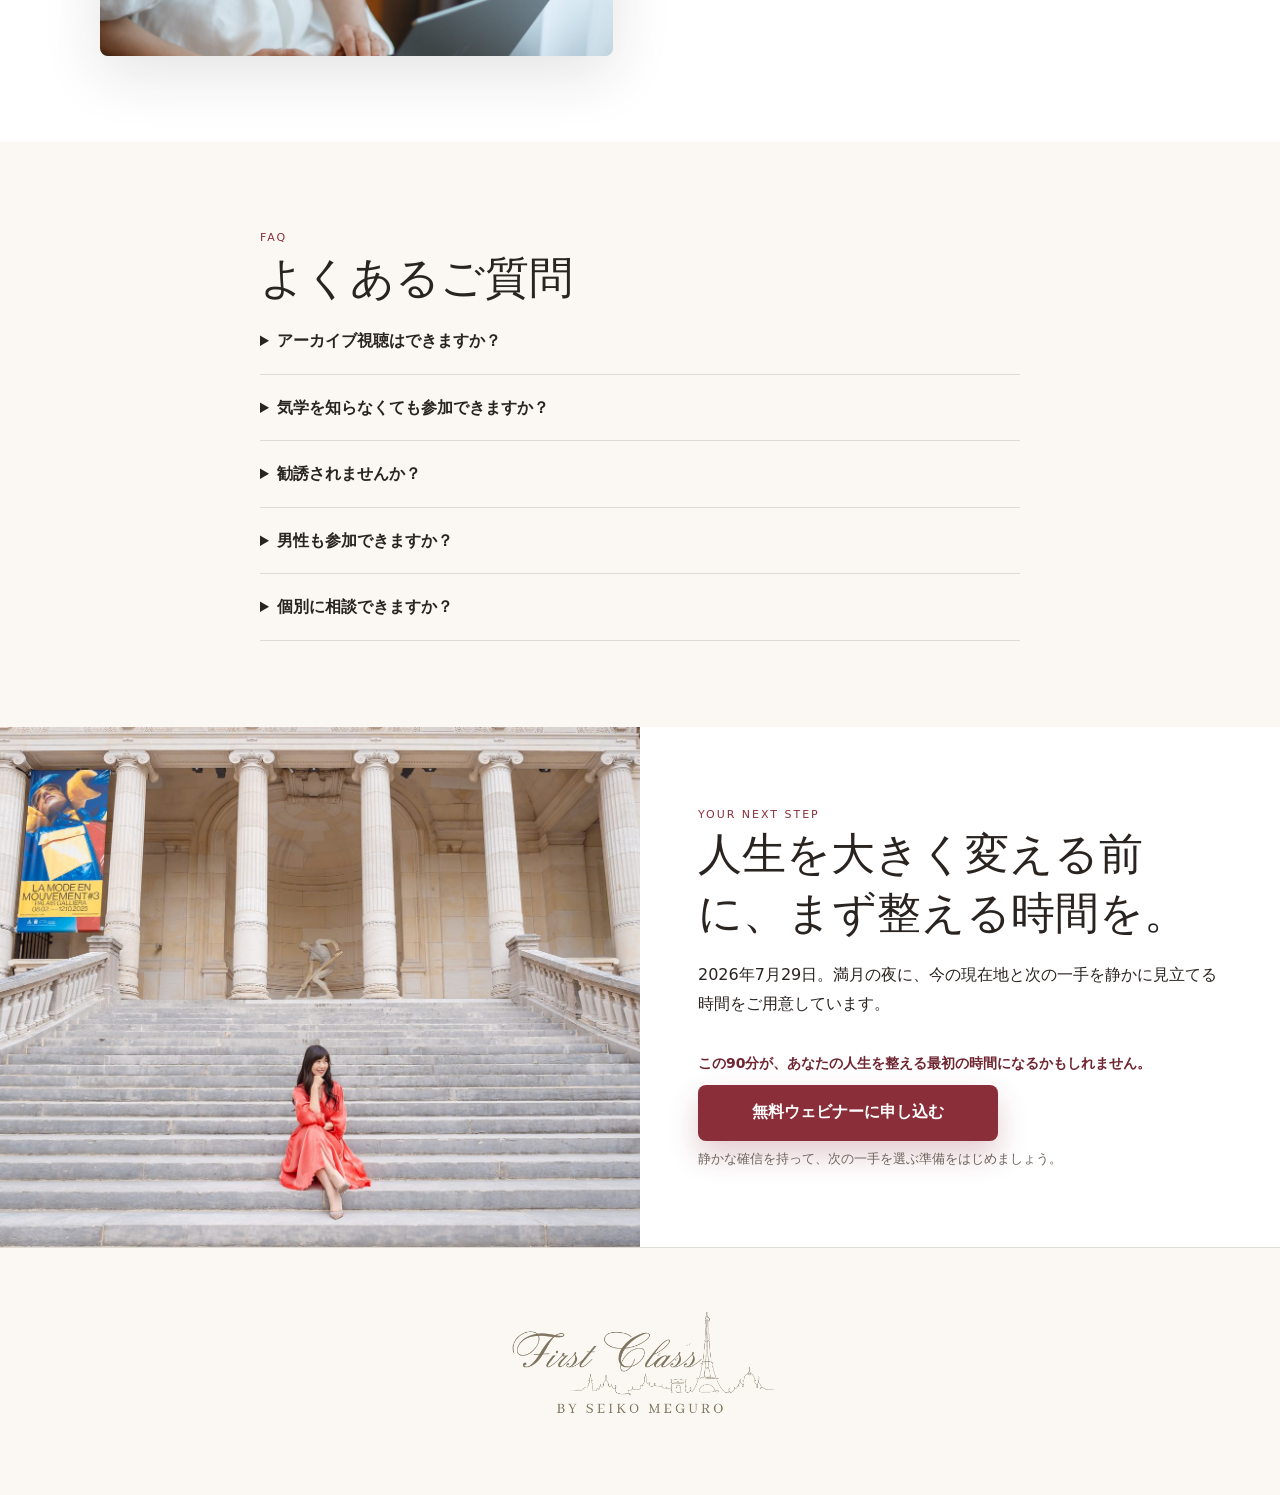
==== commit 085687c7: "Use First Class logo on webinar LP" ====
--- a/resources/webinar-20260729/index.html
+++ b/resources/webinar-20260729/index.html
@@ -6,12 +6,15 @@
     <title>無料ウェビナー | 人生の転機に、次の一手を整える人生設計</title>
     <meta name="description" content="2026年7月29日（水）20:30開催。頑張ってきた人生の、その先へ。人生の転機に、次の一手を整える無料ウェビナー。">
     <link rel="stylesheet" href="./styles.css">
+    <link rel="icon" href="./assets/favicon.png" type="image/png">
   </head>
   <body>
     <a class="skip-link" href="#application">申込ボタンへ移動</a>
 
     <header class="site-header" aria-label="ページ上部">
-      <p class="brand">SEIKO MEGURO WEBINAR</p>
+      <a class="brand-logo" href="#top" aria-label="First Class by Seiko Meguro">
+        <img src="./assets/first-class-logo.png" alt="First Class by Seiko Meguro">
+      </a>
       <a class="header-cta" href="#application">無料で申し込む</a>
     </header>
 
@@ -358,6 +361,10 @@
 
     </main>
 
+    <footer class="site-footer" aria-label="ブランド情報">
+      <img src="./assets/first-class-logo.png" alt="First Class by Seiko Meguro">
+    </footer>
+
     <nav class="sticky-cta" aria-label="固定申込導線">
       <span>7/29（水）20:30 無料開催</span>
       <a href="#application">申し込む</a>
--- a/resources/webinar-20260729/styles.css
+++ b/resources/webinar-20260729/styles.css
@@ -77,7 +77,19 @@
   backdrop-filter: blur(14px);
 }
 
-.brand,
+.brand-logo {
+  display: inline-flex;
+  align-items: center;
+  width: clamp(136px, 34vw, 188px);
+  min-width: 0;
+}
+
+.brand-logo img {
+  display: block;
+  width: 100%;
+  height: auto;
+}
+
 .eyebrow {
   margin: 0;
   font-size: 11px;
@@ -577,6 +589,20 @@
   aspect-ratio: 4 / 3;
 }
 
+.site-footer {
+  display: grid;
+  place-items: center;
+  padding: 38px 20px 96px;
+  background: var(--paper);
+  border-top: 1px solid var(--line);
+}
+
+.site-footer img {
+  width: min(230px, 64vw);
+  height: auto;
+  opacity: 0.86;
+}
+
 .sticky-cta {
   display: none;
   position: sticky;
@@ -620,6 +646,10 @@
     padding: 14px 32px;
   }
 
+  .brand-logo {
+    width: 190px;
+  }
+
   .hero {
     grid-template-columns: minmax(0, 1.05fr) minmax(420px, 0.95fr);
     min-height: calc(100vh - 66px);
@@ -714,6 +744,14 @@
     padding: 58px;
   }
 
+  .site-footer {
+    padding: 54px 24px 72px;
+  }
+
+  .site-footer img {
+    width: 270px;
+  }
+
   .sticky-cta {
     display: none;
   }
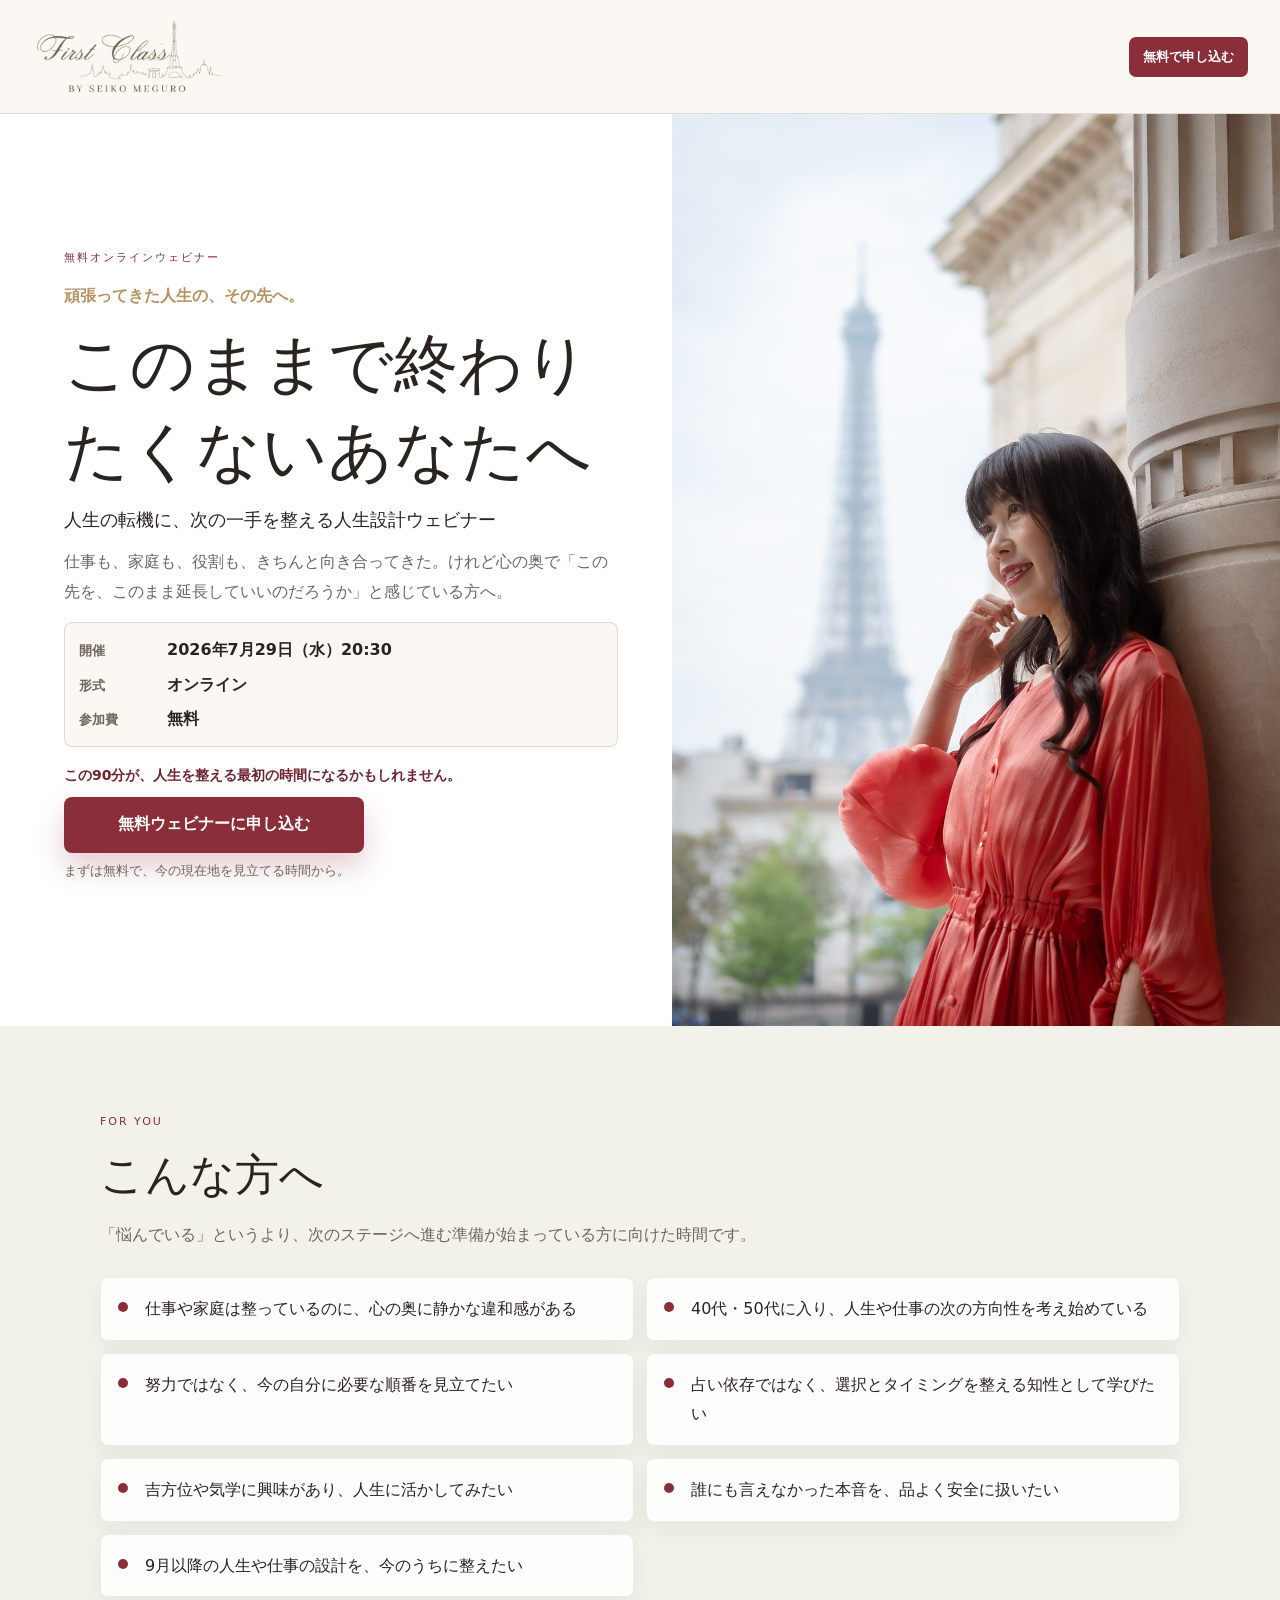
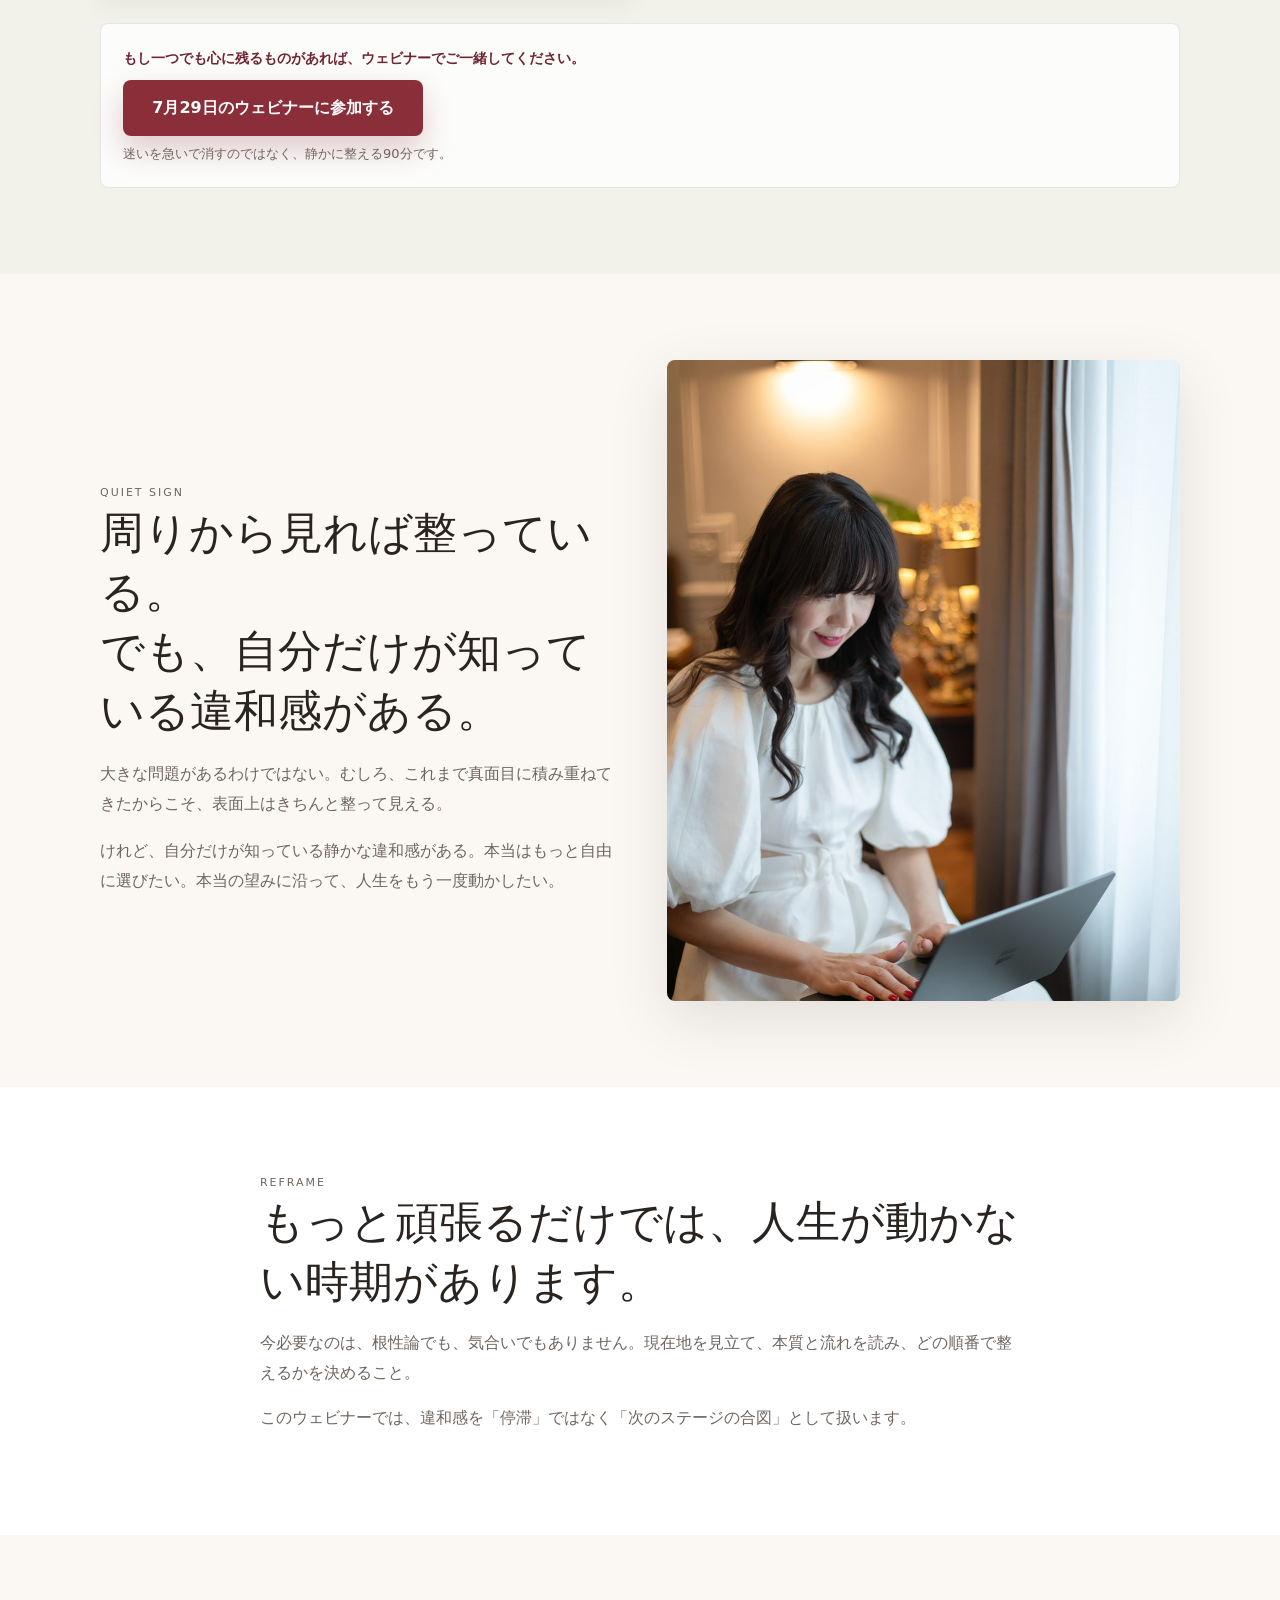
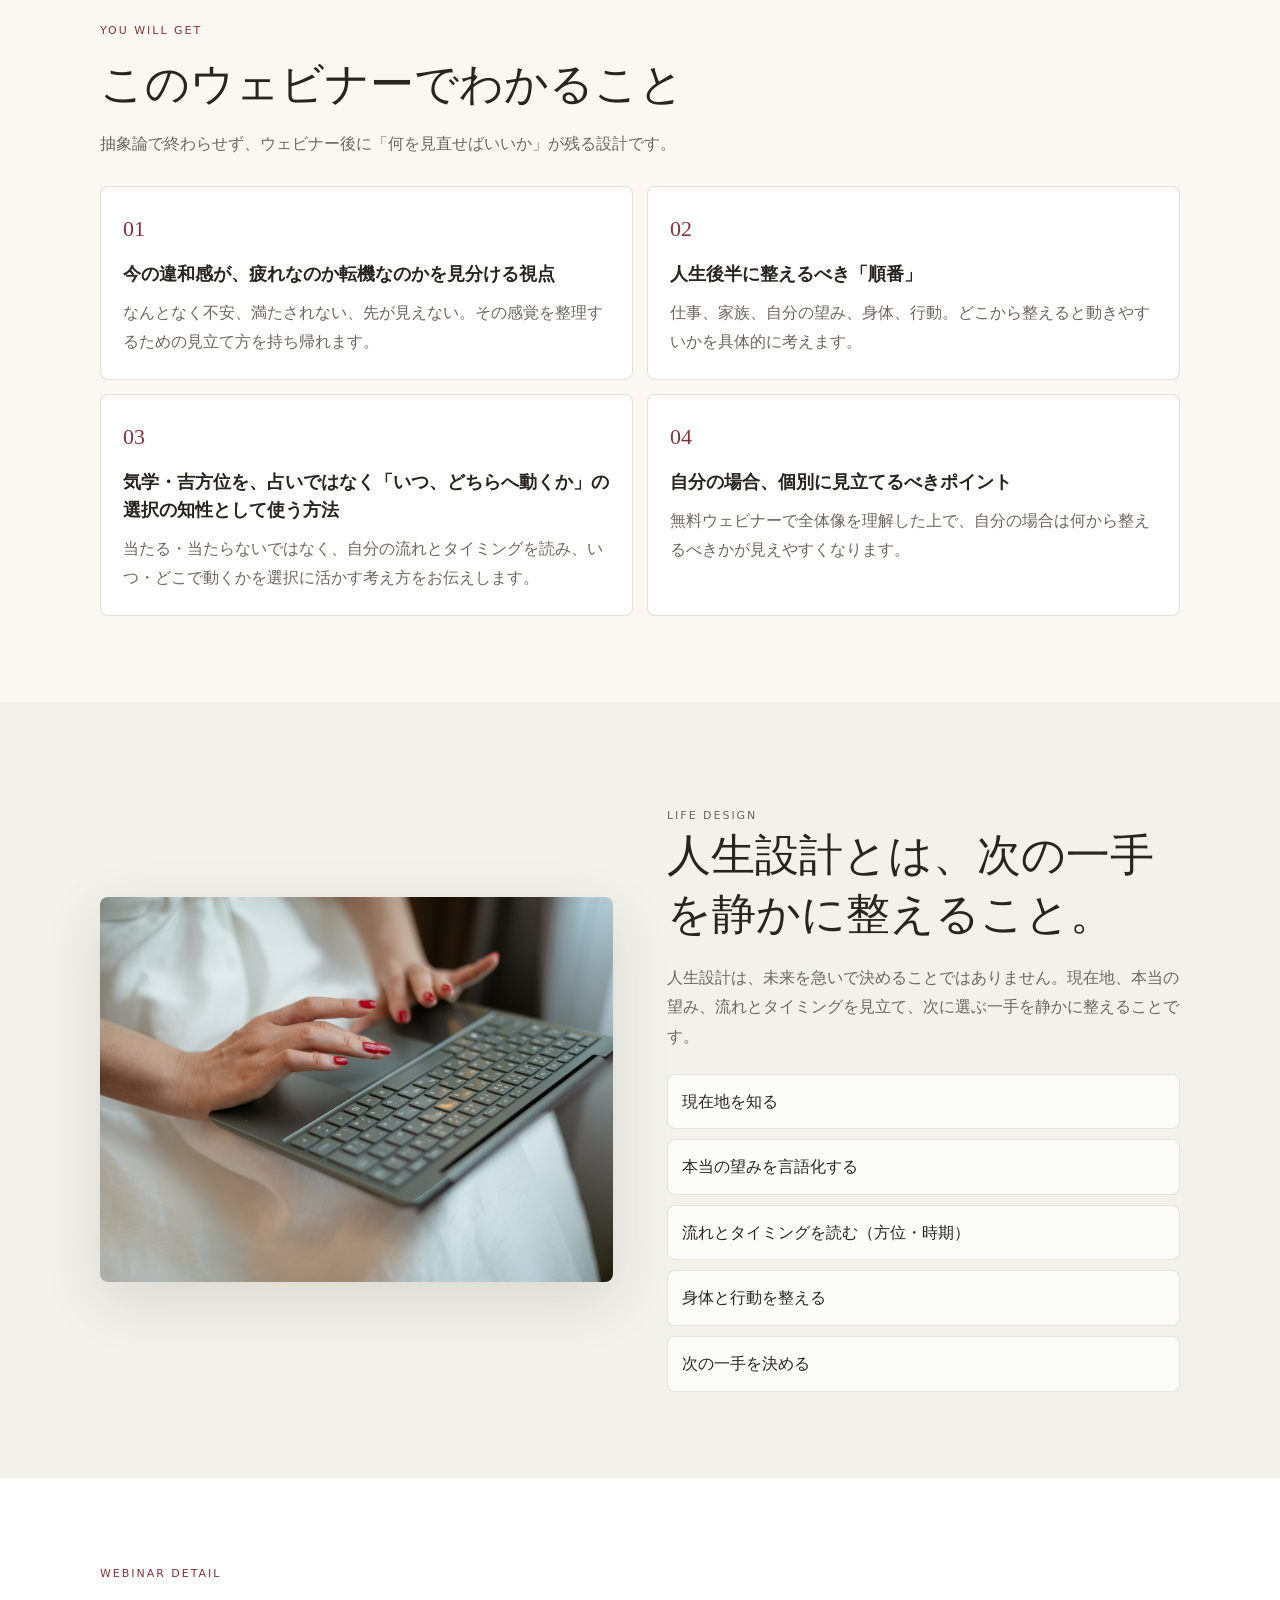
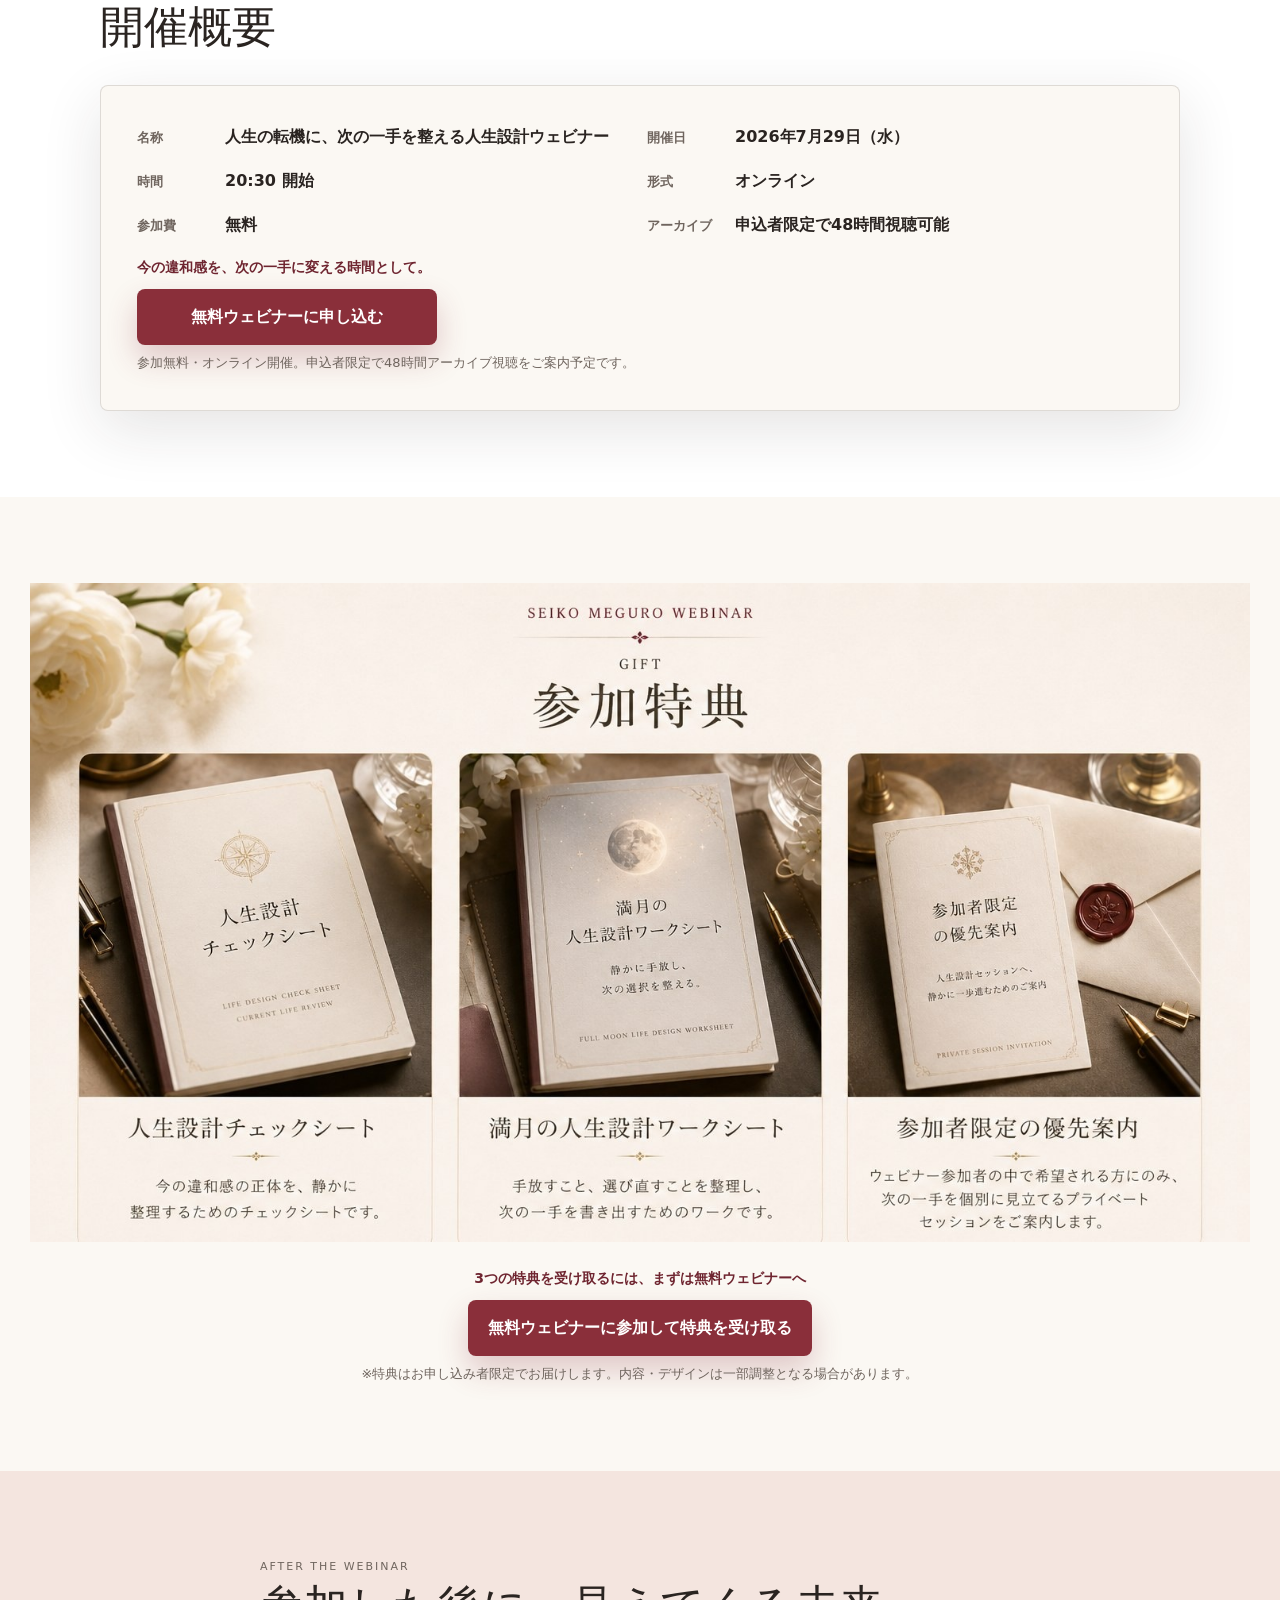
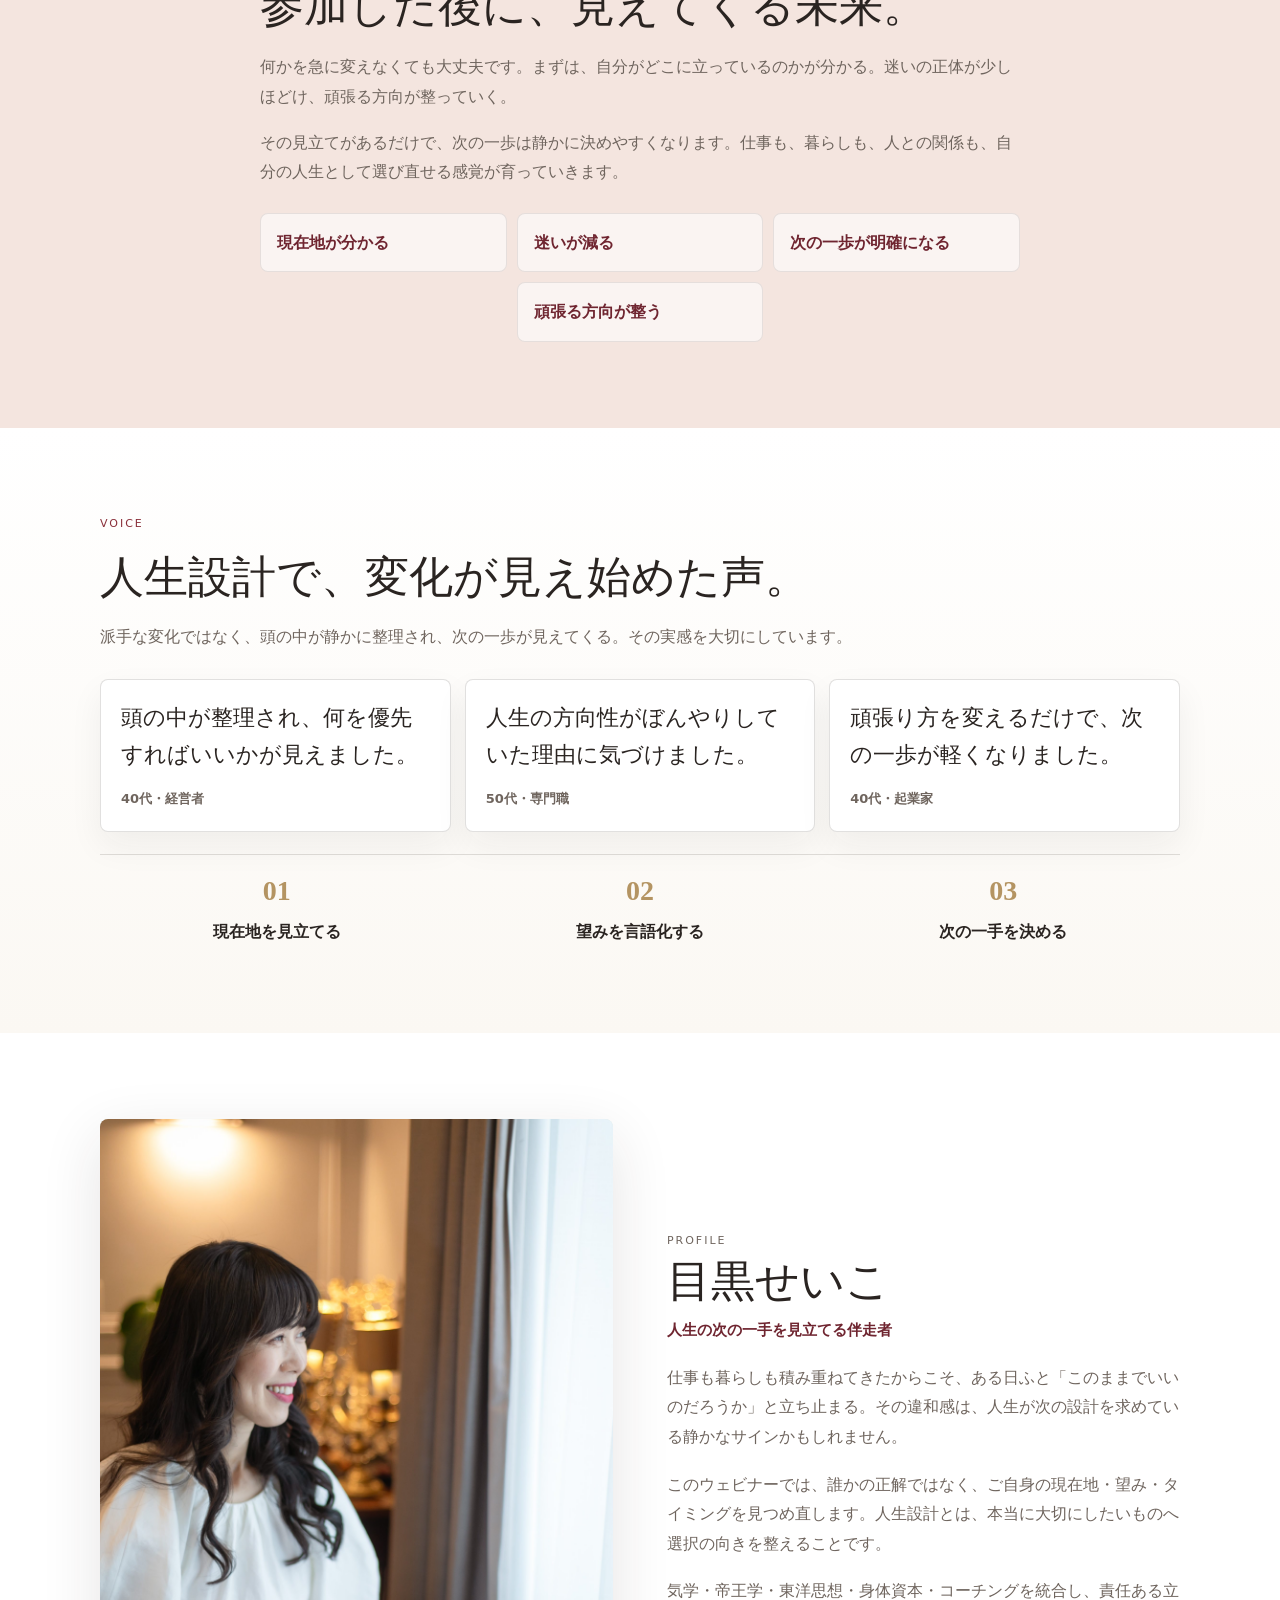
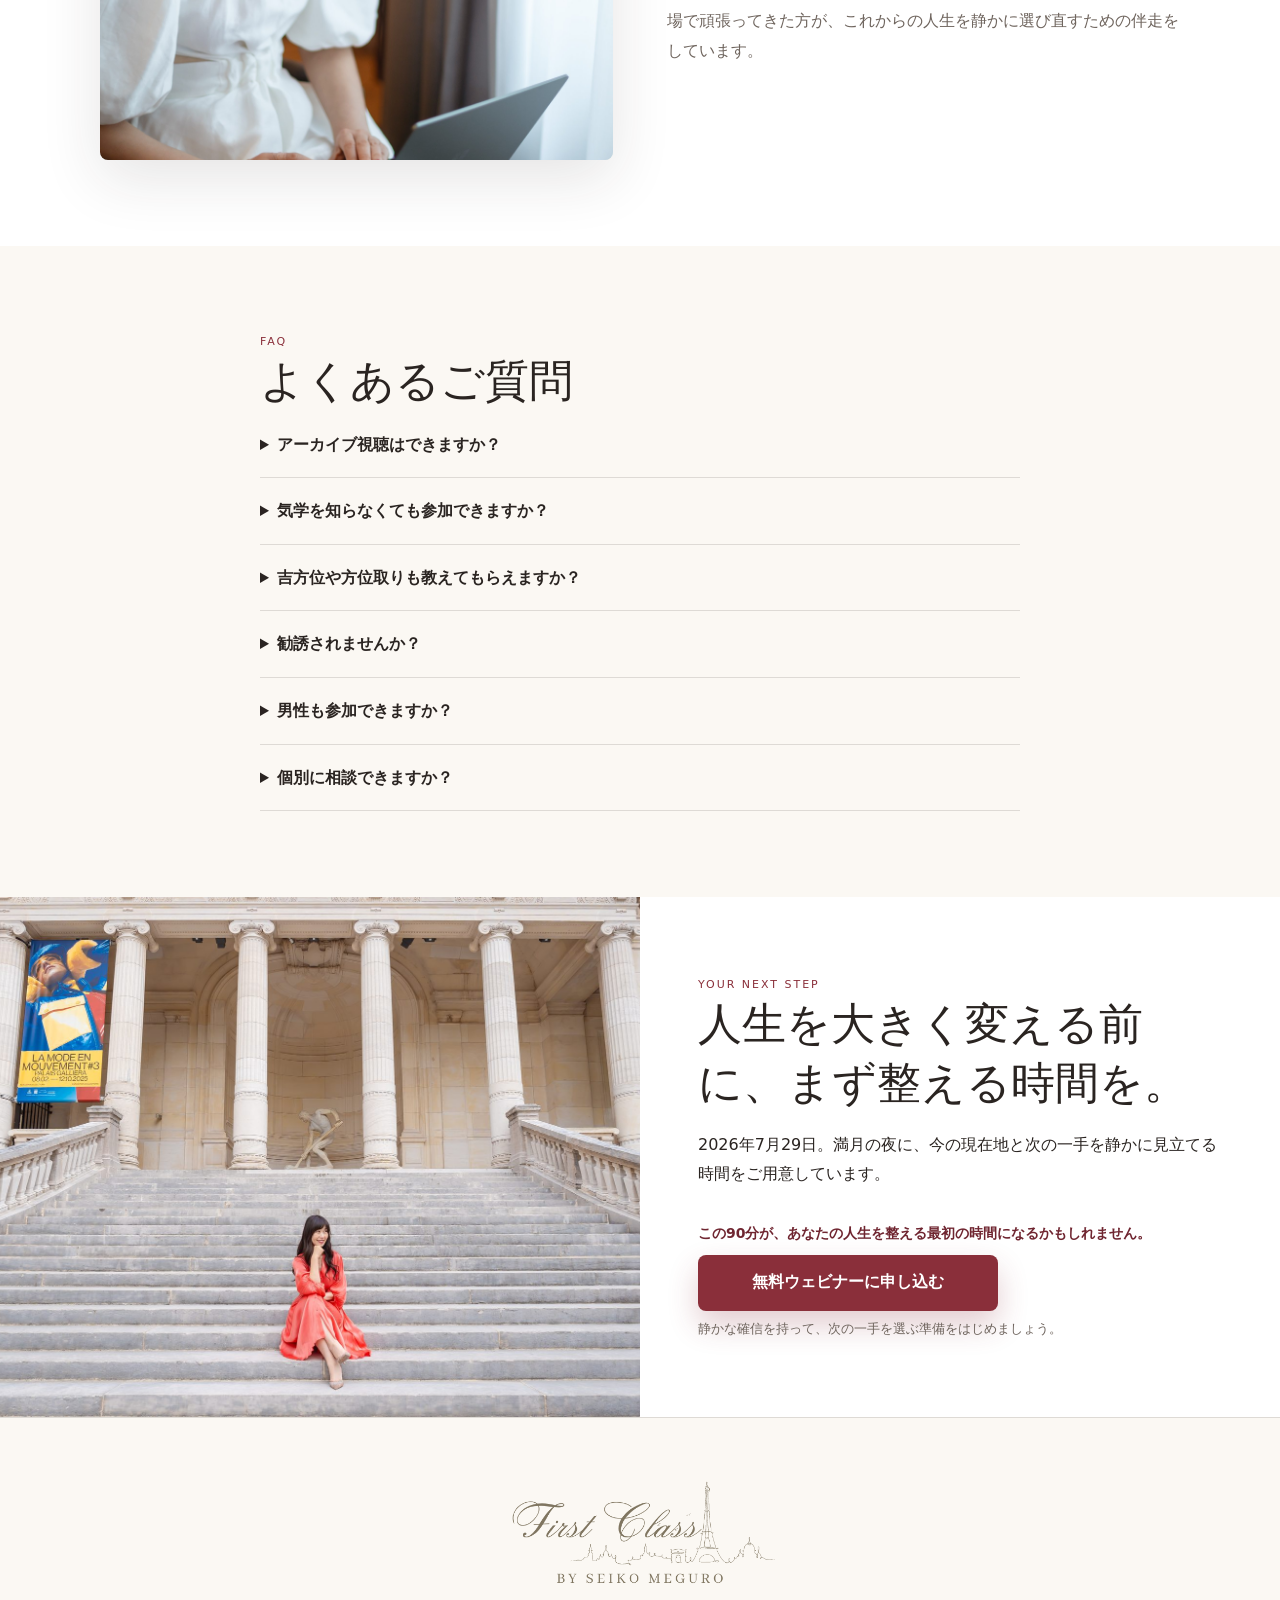
==== commit 05cdbac1: "LP更新: 方位・吉方位の言及を4箇所追加（こんな方へ/わかること03/人生設計とは/FAQ）" ====
--- a/resources/webinar-20260729/index.html
+++ b/resources/webinar-20260729/index.html
@@ -1,4 +1,4 @@
-<!doctype html>
+﻿<!doctype html>
 <html lang="ja">
   <head>
     <meta charset="utf-8">
@@ -15,7 +15,7 @@
       <a class="brand-logo" href="#top" aria-label="First Class by Seiko Meguro">
         <img src="./assets/first-class-logo.png" alt="First Class by Seiko Meguro">
       </a>
-      <a class="header-cta" href="#application">無料で申し込む</a>
+      <a class="header-cta" href="https://76auto.biz/firstclas/registp/entryform30.htm">無料で申し込む</a>
     </header>
 
     <main>
@@ -67,7 +67,7 @@
 
           <div class="cta-block">
             <p class="cta-reason">この90分が、人生を整える最初の時間になるかもしれません。</p>
-            <a class="button button-primary" href="#application">無料ウェビナーに申し込む</a>
+            <a class="button button-primary" href="https://76auto.biz/firstclas/registp/entryform30.htm">無料ウェビナーに申し込む</a>
             <p class="microcopy">まずは無料で、今の現在地を見立てる時間から。</p>
           </div>
         </div>
@@ -85,12 +85,13 @@
             <div class="check-item">40代・50代に入り、人生や仕事の次の方向性を考え始めている</div>
             <div class="check-item">努力ではなく、今の自分に必要な順番を見立てたい</div>
             <div class="check-item">占い依存ではなく、選択とタイミングを整える知性として学びたい</div>
+            <div class="check-item">吉方位や気学に興味があり、人生に活かしてみたい</div>
             <div class="check-item">誰にも言えなかった本音を、品よく安全に扱いたい</div>
             <div class="check-item">9月以降の人生や仕事の設計を、今のうちに整えたい</div>
           </div>
           <div class="cta-block cta-inline">
             <p class="cta-reason">もし一つでも心に残るものがあれば、ウェビナーでご一緒してください。</p>
-            <a class="button button-primary" href="#application">7月29日のウェビナーに参加する</a>
+            <a class="button button-primary" href="https://76auto.biz/firstclas/registp/entryform30.htm">7月29日のウェビナーに参加する</a>
             <p class="microcopy">迷いを急いで消すのではなく、静かに整える90分です。</p>
           </div>
         </div>
@@ -145,8 +146,8 @@
             </article>
             <article class="benefit-card">
               <span>03</span>
-              <h3>気学を、占いではなく選択の知性として使う方法</h3>
-              <p>当たる・当たらないではなく、自分の流れとタイミングを読み、選択に活かす考え方をお伝えします。</p>
+              <h3>気学・吉方位を、占いではなく「いつ、どちらへ動くか」の選択の知性として使う方法</h3>
+              <p>当たる・当たらないではなく、自分の流れとタイミングを読み、いつ・どこで動くかを選択に活かす考え方をお伝えします。</p>
             </article>
             <article class="benefit-card">
               <span>04</span>
@@ -175,7 +176,7 @@
             <ul class="plain-list">
               <li>現在地を知る</li>
               <li>本当の望みを言語化する</li>
-              <li>流れとタイミングを読む</li>
+              <li>流れとタイミングを読む（方位・時期）</li>
               <li>身体と行動を整える</li>
               <li>次の一手を決める</li>
             </ul>
@@ -218,7 +219,7 @@
             </dl>
             <div class="cta-block">
               <p class="cta-reason">今の違和感を、次の一手に変える時間として。</p>
-              <a class="button button-primary" href="#application" aria-label="申込URL未設定。公開前に実際の申込URLへ差し替えてください">無料ウェビナーに申し込む</a>
+              <a class="button button-primary" href="https://76auto.biz/firstclas/registp/entryform30.htm">無料ウェビナーに申し込む</a>
               <p class="microcopy">参加無料・オンライン開催。申込者限定で48時間アーカイブ視聴をご案内予定です。</p>
             </div>
           </div>
@@ -238,7 +239,7 @@
           </figure>
           <div class="cta-block gift-visual-cta">
             <p class="cta-reason">3つの特典を受け取るには、まずは無料ウェビナーへ</p>
-            <a class="button button-primary" href="#application">無料ウェビナーに参加して特典を受け取る</a>
+            <a class="button button-primary" href="https://76auto.biz/firstclas/registp/entryform30.htm">無料ウェビナーに参加して特典を受け取る</a>
             <p class="microcopy">※特典はお申し込み者限定でお届けします。内容・デザインは一部調整となる場合があります。</p>
           </div>
         </div>
@@ -323,8 +324,12 @@
             <p>はい。専門知識がなくても大丈夫です。気学は占いではなく、選択とタイミングを整える知性としてわかりやすくお伝えします。</p>
           </details>
           <details>
+            <summary>吉方位や方位取りも教えてもらえますか？</summary>
+            <p>ウェビナーでは、方位を含む「いつ・どこで動くか」の全体像をお伝えします。あなたご自身に合う方位の詳しい見立ては、ウェビナー後の個別セッションでご案内しています。</p>
+          </details>
+          <details>
             <summary>勧誘されませんか？</summary>
-            <p>ウェビナー内で無理な勧誘はありません。希望される方にのみ人生設計プライベートセッションをご案内しています。</p>
+            <p>ウェビナー内で無理な勧誘はありません。希望される方にのみ人生設計セッションをご案内しています。</p>
           </details>
           <details>
             <summary>男性も参加できますか？</summary>
@@ -353,7 +358,7 @@
           <p>2026年7月29日。満月の夜に、今の現在地と次の一手を静かに見立てる時間をご用意しています。</p>
           <div class="cta-block">
             <p class="cta-reason">この90分が、あなたの人生を整える最初の時間になるかもしれません。</p>
-            <a class="button button-primary" href="#application">無料ウェビナーに申し込む</a>
+            <a class="button button-primary" href="https://76auto.biz/firstclas/registp/entryform30.htm">無料ウェビナーに申し込む</a>
             <p class="microcopy">静かな確信を持って、次の一手を選ぶ準備をはじめましょう。</p>
           </div>
         </div>
@@ -367,7 +372,8 @@
 
     <nav class="sticky-cta" aria-label="固定申込導線">
       <span>7/29（水）20:30 無料開催</span>
-      <a href="#application">申し込む</a>
+      <a href="https://76auto.biz/firstclas/registp/entryform30.htm">申し込む</a>
     </nav>
   </body>
 </html>
+
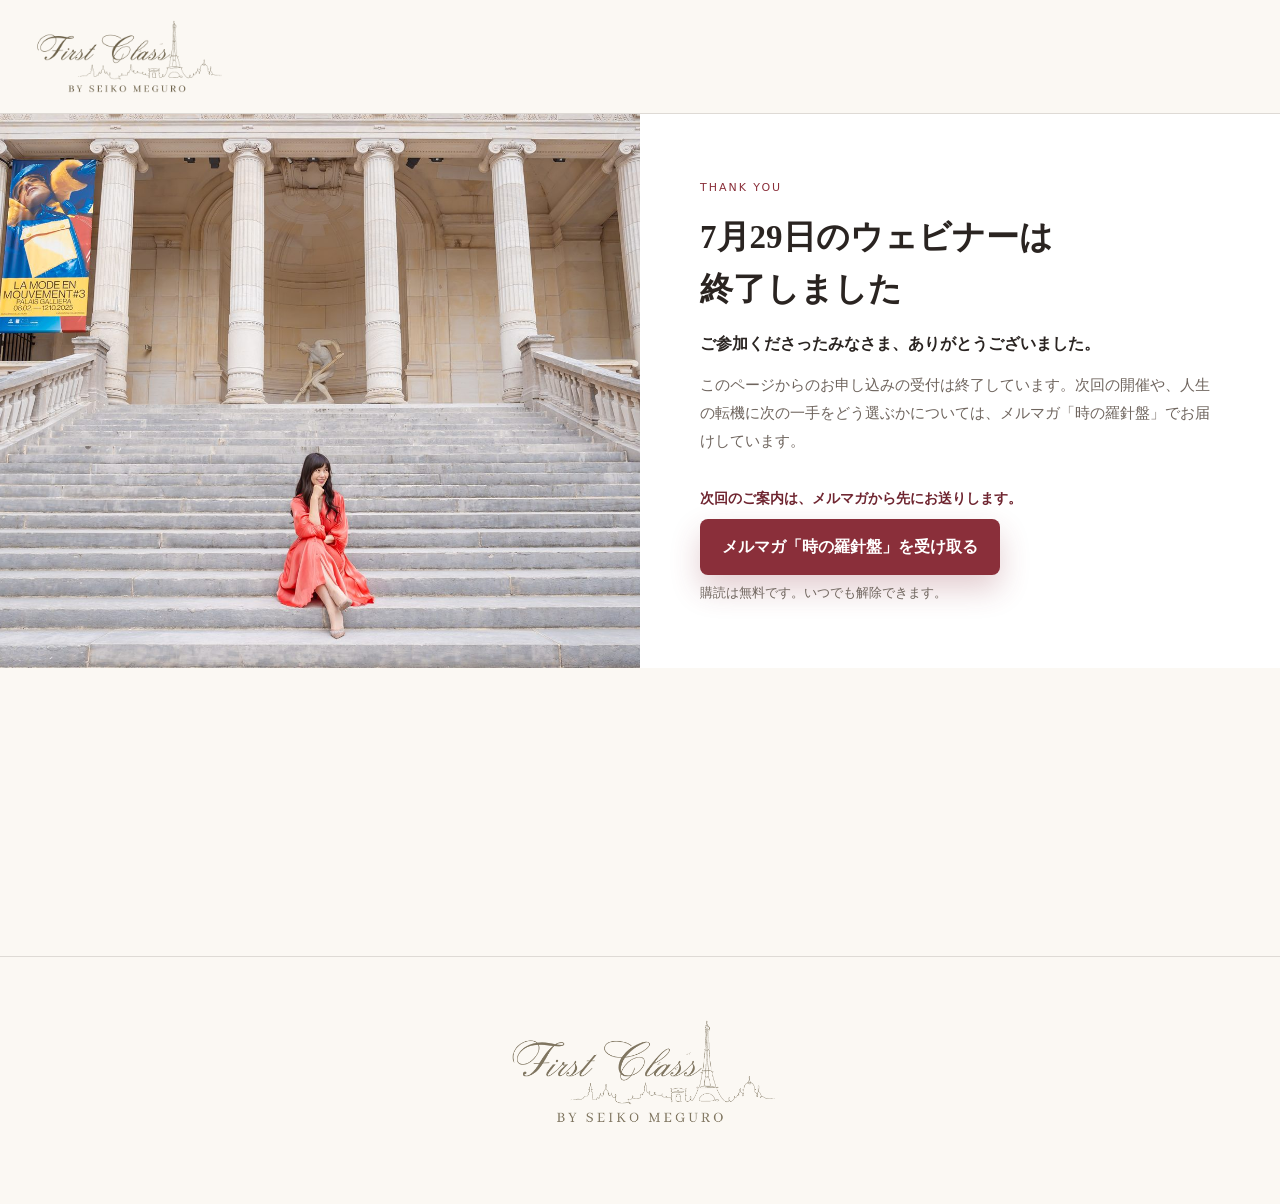
==== commit b97a064a: "LP更新: 7/29ウェビナーを受付終了ページに差し替え（メルマガ「時の羅針盤」誘導・noindex） Co-Authored-By: Claude Opus 5 <noreply@anthropic" ====
--- a/resources/webinar-20260729/index.html
+++ b/resources/webinar-20260729/index.html
@@ -1,379 +1,94 @@
-﻿<!doctype html>
+<!doctype html>
 <html lang="ja">
   <head>
     <meta charset="utf-8">
     <meta name="viewport" content="width=device-width, initial-scale=1">
-    <title>無料ウェビナー | 人生の転機に、次の一手を整える人生設計</title>
-    <meta name="description" content="2026年7月29日（水）20:30開催。頑張ってきた人生の、その先へ。人生の転機に、次の一手を整える無料ウェビナー。">
+    <title>受付終了 | 人生の転機に、次の一手を整える人生設計ウェビナー</title>
+    <meta name="description" content="2026年7月29日開催の無料ウェビナーは終了しました。次回のご案内は、メルマガ「時の羅針盤」でお届けしています。">
+    <meta name="robots" content="noindex">
     <link rel="stylesheet" href="./styles.css">
     <link rel="icon" href="./assets/favicon.png" type="image/png">
+    <style>
+      /* 受付終了ページ専用（2026-07-30 差し替え）。styles.css の変数・部品をそのまま使う */
+      .closed {
+        display: grid;
+        align-content: start;
+      }
+
+      .closed-photo {
+        margin: 0;
+        height: clamp(220px, 36vh, 400px);
+      }
+
+      .closed-panel {
+        display: grid;
+        align-content: center;
+        gap: 14px;
+        padding: clamp(30px, 8vw, 64px) clamp(20px, 6vw, 60px);
+        background: var(--white);
+      }
+
+      .closed-panel h1 {
+        margin: 0;
+        font-family: var(--serif);
+        font-size: clamp(23px, 5.4vw, 33px);
+        font-weight: 600;
+        line-height: 1.55;
+      }
+
+      .closed-lead {
+        margin: 0;
+        font-weight: 700;
+      }
+
+      .closed-copy {
+        margin: 0;
+        color: var(--muted);
+        font-size: 15px;
+      }
+
+      @media (min-width: 760px) {
+        .closed {
+          grid-template-columns: 1fr 1fr;
+          align-items: stretch;
+          min-height: calc(100vh - 58px);
+        }
+
+        .closed-photo {
+          height: auto;
+          min-height: 100%;
+        }
+      }
+    </style>
   </head>
   <body>
-    <a class="skip-link" href="#application">申込ボタンへ移動</a>
-
     <header class="site-header" aria-label="ページ上部">
-      <a class="brand-logo" href="#top" aria-label="First Class by Seiko Meguro">
+      <span class="brand-logo">
         <img src="./assets/first-class-logo.png" alt="First Class by Seiko Meguro">
-      </a>
-      <a class="header-cta" href="https://76auto.biz/firstclas/registp/entryform30.htm">無料で申し込む</a>
+      </span>
     </header>
 
-    <main>
-      <!--
-        Photo role map / LP全体の写真設計
-        1. 憧れ: hero-red-paris.jpg
-           非日常感、Quiet Luxury、印象記憶を作る。スマホでは文字を重ねず、写真と申込情報を分けて表示する。
-        2. 共感: empathy-white-laptop.jpg
-           本人の静かな表情や余白で、読者の違和感・内省に寄り添う。
-        3. 専門性: life-design-laptop-detail.jpg / gift-books.jpg
-           PC、手元、ワークシート、本の要素で「整理・設計・知性」を補強する。
-        4. 信頼: profile-white-laptop.jpg
-           プロフィール専用。世界観よりも「この人なら相談したい」を優先し、ホテルでPCを開く自然な相談感を採用する。
-        5. 未来: final-stairs.jpg / gift-books.jpg
-           参加後の静かな前進、次のステージを想起させる。スマホではCTAと競合しない位置に配置する。
-      -->
-      <section class="hero" id="top">
-        <!--
-          画像: 250427_0049.jpg
-          使用目的: A案ファーストビューの主役画像。
-          配置理由: 赤ワンピ、パリ、エッフェル塔が非日常感と印象記憶を作り、Beverly Hills的な強い入口になるため。
-          スマホ表示: 写真を上部に独立配置し、文字は下の白い情報面に置く。顔と塔が切れないよう object-position: 50% 38%。
-        -->
-        <figure class="hero-photo">
-          <img src="./assets/hero-red-paris.jpg" alt="赤いワンピースでパリの街を見つめる目黒せいこさん" style="--pos: 50% 38%;" fetchpriority="high">
-        </figure>
+    <main class="closed">
+      <figure class="closed-photo">
+        <img src="./assets/final-stairs.jpg" alt="広い階段に座る目黒せいこさん" style="--pos: 50% 48%;" fetchpriority="high">
+      </figure>
 
-        <div class="hero-panel">
-          <p class="eyebrow">無料オンラインウェビナー</p>
-          <p class="hero-kicker">頑張ってきた人生の、その先へ。</p>
-          <h1>このままで終わりたくないあなたへ</h1>
-          <p class="hero-lead">人生の転機に、次の一手を整える人生設計ウェビナー</p>
-          <p class="hero-copy">仕事も、家庭も、役割も、きちんと向き合ってきた。けれど心の奥で「この先を、このまま延長していいのだろうか」と感じている方へ。</p>
+      <div class="closed-panel">
+        <p class="eyebrow">THANK YOU</p>
+        <h1>7月29日のウェビナーは<br>終了しました</h1>
+        <p class="closed-lead">ご参加くださったみなさま、ありがとうございました。</p>
+        <p class="closed-copy">このページからのお申し込みの受付は終了しています。次回の開催や、人生の転機に次の一手をどう選ぶかについては、メルマガ「時の羅針盤」でお届けしています。</p>
 
-          <dl class="event-summary" aria-label="開催概要">
-            <div>
-              <dt>開催</dt>
-              <dd>2026年7月29日（水）20:30</dd>
-            </div>
-            <div>
-              <dt>形式</dt>
-              <dd>オンライン</dd>
-            </div>
-            <div>
-              <dt>参加費</dt>
-              <dd>無料</dd>
-            </div>
-          </dl>
-
-          <div class="cta-block">
-            <p class="cta-reason">この90分が、人生を整える最初の時間になるかもしれません。</p>
-            <a class="button button-primary" href="https://76auto.biz/firstclas/registp/entryform30.htm">無料ウェビナーに申し込む</a>
-            <p class="microcopy">まずは無料で、今の現在地を見立てる時間から。</p>
-          </div>
+        <div class="cta-block">
+          <p class="cta-reason">次回のご案内は、メルマガから先にお送りします。</p>
+          <a class="button button-primary" href="https://x.gd/7LiG7">メルマガ「時の羅針盤」を受け取る</a>
+          <p class="microcopy">購読は無料です。いつでも解除できます。</p>
         </div>
-      </section>
-
-      <section class="section audience" aria-labelledby="audience-title">
-        <div class="section-inner">
-          <div class="section-heading">
-            <p class="eyebrow">FOR YOU</p>
-            <h2 id="audience-title">こんな方へ</h2>
-            <p>「悩んでいる」というより、次のステージへ進む準備が始まっている方に向けた時間です。</p>
-          </div>
-          <div class="check-grid">
-            <div class="check-item">仕事や家庭は整っているのに、心の奥に静かな違和感がある</div>
-            <div class="check-item">40代・50代に入り、人生や仕事の次の方向性を考え始めている</div>
-            <div class="check-item">努力ではなく、今の自分に必要な順番を見立てたい</div>
-            <div class="check-item">占い依存ではなく、選択とタイミングを整える知性として学びたい</div>
-            <div class="check-item">吉方位や気学に興味があり、人生に活かしてみたい</div>
-            <div class="check-item">誰にも言えなかった本音を、品よく安全に扱いたい</div>
-            <div class="check-item">9月以降の人生や仕事の設計を、今のうちに整えたい</div>
-          </div>
-          <div class="cta-block cta-inline">
-            <p class="cta-reason">もし一つでも心に残るものがあれば、ウェビナーでご一緒してください。</p>
-            <a class="button button-primary" href="https://76auto.biz/firstclas/registp/entryform30.htm">7月29日のウェビナーに参加する</a>
-            <p class="microcopy">迷いを急いで消すのではなく、静かに整える90分です。</p>
-          </div>
-        </div>
-      </section>
-
-      <section class="section split empathy" aria-labelledby="empathy-title">
-        <div class="section-inner split-inner">
-          <div class="copy">
-            <p class="eyebrow">QUIET SIGN</p>
-            <h2 id="empathy-title">周りから見れば整っている。<br>でも、自分だけが知っている違和感がある。</h2>
-            <p>大きな問題があるわけではない。むしろ、これまで真面目に積み重ねてきたからこそ、表面上はきちんと整って見える。</p>
-            <p>けれど、自分だけが知っている静かな違和感がある。本当はもっと自由に選びたい。本当の望みに沿って、人生をもう一度動かしたい。</p>
-          </div>
-          <!--
-            画像: 240418a_0015.jpg
-            使用目的: 共感セクションの本人写真。
-            配置理由: 白ワンピでPCを持つ姿が、柔らかさ・安心感・知的な伴走感を同時に伝えるため。
-            スマホ表示: 縦写真として本文後に配置。顔と手元が入るよう object-position: 50% 42%。
-          -->
-          <figure class="image-card portrait">
-            <img src="./assets/empathy-white-laptop.jpg" alt="白いワンピースでノートパソコンを見る目黒せいこさん" style="--pos: 50% 42%;" loading="lazy" decoding="async">
-          </figure>
-        </div>
-      </section>
-
-      <section class="section problem" aria-labelledby="problem-title">
-        <div class="section-inner narrow">
-          <p class="eyebrow">REFRAME</p>
-          <h2 id="problem-title">もっと頑張るだけでは、人生が動かない時期があります。</h2>
-          <p>今必要なのは、根性論でも、気合いでもありません。現在地を見立て、本質と流れを読み、どの順番で整えるかを決めること。</p>
-          <p>このウェビナーでは、違和感を「停滞」ではなく「次のステージの合図」として扱います。</p>
-        </div>
-      </section>
-
-      <section class="section benefits" aria-labelledby="benefits-title">
-        <div class="section-inner">
-          <div class="section-heading">
-            <p class="eyebrow">YOU WILL GET</p>
-            <h2 id="benefits-title">このウェビナーでわかること</h2>
-            <p>抽象論で終わらせず、ウェビナー後に「何を見直せばいいか」が残る設計です。</p>
-          </div>
-          <div class="benefit-list">
-            <article class="benefit-card">
-              <span>01</span>
-              <h3>今の違和感が、疲れなのか転機なのかを見分ける視点</h3>
-              <p>なんとなく不安、満たされない、先が見えない。その感覚を整理するための見立て方を持ち帰れます。</p>
-            </article>
-            <article class="benefit-card">
-              <span>02</span>
-              <h3>人生後半に整えるべき「順番」</h3>
-              <p>仕事、家族、自分の望み、身体、行動。どこから整えると動きやすいかを具体的に考えます。</p>
-            </article>
-            <article class="benefit-card">
-              <span>03</span>
-              <h3>気学・吉方位を、占いではなく「いつ、どちらへ動くか」の選択の知性として使う方法</h3>
-              <p>当たる・当たらないではなく、自分の流れとタイミングを読み、いつ・どこで動くかを選択に活かす考え方をお伝えします。</p>
-            </article>
-            <article class="benefit-card">
-              <span>04</span>
-              <h3>自分の場合、個別に見立てるべきポイント</h3>
-              <p>無料ウェビナーで全体像を理解した上で、自分の場合は何から整えるべきかが見えやすくなります。</p>
-            </article>
-          </div>
-        </div>
-      </section>
-
-      <section class="section split life-design" aria-labelledby="life-design-title">
-        <div class="section-inner split-inner reverse">
-          <!--
-            画像: 240418a_0021.jpg -> life-design-laptop-detail.jpg
-            使用目的: 人生設計セクションの専門性補強写真。
-            配置理由: PCを操作する手元が「人生設計＝知的に整理し、次の一手を見立てる仕事」と直感的に伝えるため。
-            スマホ表示: 手元とPCが自然に見えるよう横幅いっぱいに置き、object-position: 50% 50%。
-          -->
-          <figure class="image-card landscape">
-            <img src="./assets/life-design-laptop-detail.jpg" alt="白いワンピースでノートパソコンを操作する手元" style="--pos: 50% 50%;" loading="lazy" decoding="async">
-          </figure>
-          <div class="copy">
-            <p class="eyebrow">LIFE DESIGN</p>
-            <h2 id="life-design-title">人生設計とは、次の一手を静かに整えること。</h2>
-            <p>人生設計は、未来を急いで決めることではありません。現在地、本当の望み、流れとタイミングを見立て、次に選ぶ一手を静かに整えることです。</p>
-            <ul class="plain-list">
-              <li>現在地を知る</li>
-              <li>本当の望みを言語化する</li>
-              <li>流れとタイミングを読む（方位・時期）</li>
-              <li>身体と行動を整える</li>
-              <li>次の一手を決める</li>
-            </ul>
-          </div>
-        </div>
-      </section>
-
-      <section class="section overview" aria-labelledby="overview-title">
-        <div class="section-inner">
-          <div class="section-heading">
-            <p class="eyebrow">WEBINAR DETAIL</p>
-            <h2 id="overview-title">開催概要</h2>
-          </div>
-          <div class="overview-card" id="application">
-            <dl class="overview-list">
-              <div>
-                <dt>名称</dt>
-                <dd>人生の転機に、次の一手を整える人生設計ウェビナー</dd>
-              </div>
-              <div>
-                <dt>開催日</dt>
-                <dd>2026年7月29日（水）</dd>
-              </div>
-              <div>
-                <dt>時間</dt>
-                <dd>20:30 開始</dd>
-              </div>
-              <div>
-                <dt>形式</dt>
-                <dd>オンライン</dd>
-              </div>
-              <div>
-                <dt>参加費</dt>
-                <dd>無料</dd>
-              </div>
-              <div>
-                <dt>アーカイブ</dt>
-                <dd>申込者限定で48時間視聴可能</dd>
-              </div>
-            </dl>
-            <div class="cta-block">
-              <p class="cta-reason">今の違和感を、次の一手に変える時間として。</p>
-              <a class="button button-primary" href="https://76auto.biz/firstclas/registp/entryform30.htm">無料ウェビナーに申し込む</a>
-              <p class="microcopy">参加無料・オンライン開催。申込者限定で48時間アーカイブ視聴をご案内予定です。</p>
-            </div>
-          </div>
-        </div>
-      </section>
-
-      <section class="section gifts" aria-labelledby="gifts-title">
-        <div class="section-inner gift-visual-inner">
-          <!--
-            画像: gift-section-final-main.jpg
-            使用目的: 完成した参加特典セクションのメインビジュアル。
-            配置理由: 特典の表紙と説明を画像で見せ、実際にクリックできるCTAは画像下の1つに整理するため。
-            スマホ表示: 画像全体が切れないよう object-fit: contain で表示。実際にクリックできるCTAは画像下に別途配置する。
-          -->
-          <figure class="gift-full-visual">
-            <img src="./assets/gift-section-final-main.jpg" alt="参加特典。人生設計チェックシート、満月の人生設計ワークシート、参加者限定の優先案内" loading="lazy" decoding="async">
-          </figure>
-          <div class="cta-block gift-visual-cta">
-            <p class="cta-reason">3つの特典を受け取るには、まずは無料ウェビナーへ</p>
-            <a class="button button-primary" href="https://76auto.biz/firstclas/registp/entryform30.htm">無料ウェビナーに参加して特典を受け取る</a>
-            <p class="microcopy">※特典はお申し込み者限定でお届けします。内容・デザインは一部調整となる場合があります。</p>
-          </div>
-        </div>
-      </section>
-
-      <section class="section future" aria-labelledby="future-title">
-        <div class="section-inner narrow">
-          <p class="eyebrow">AFTER THE WEBINAR</p>
-          <h2 id="future-title">参加した後に、見えてくる未来。</h2>
-          <p>何かを急に変えなくても大丈夫です。まずは、自分がどこに立っているのかが分かる。迷いの正体が少しほどけ、頑張る方向が整っていく。</p>
-          <p>その見立てがあるだけで、次の一歩は静かに決めやすくなります。仕事も、暮らしも、人との関係も、自分の人生として選び直せる感覚が育っていきます。</p>
-          <div class="future-grid">
-            <div>現在地が分かる</div>
-            <div>迷いが減る</div>
-            <div>次の一歩が明確になる</div>
-            <div>頑張る方向が整う</div>
-          </div>
-        </div>
-      </section>
-
-      <section class="section social-proof" aria-labelledby="proof-title">
-        <div class="section-inner">
-          <div class="section-heading">
-            <p class="eyebrow">VOICE</p>
-            <h2 id="proof-title">人生設計で、変化が見え始めた声。</h2>
-            <p>派手な変化ではなく、頭の中が静かに整理され、次の一歩が見えてくる。その実感を大切にしています。</p>
-          </div>
-          <div class="voice-grid">
-            <article>
-              <p>頭の中が整理され、何を優先すればいいかが見えました。</p>
-              <span>40代・経営者</span>
-            </article>
-            <article>
-              <p>人生の方向性がぼんやりしていた理由に気づけました。</p>
-              <span>50代・専門職</span>
-            </article>
-            <article>
-              <p>頑張り方を変えるだけで、次の一歩が軽くなりました。</p>
-              <span>40代・起業家</span>
-            </article>
-          </div>
-          <div class="proof-stats" aria-label="人生設計で目指す変化">
-            <div><strong>01</strong><span>現在地を見立てる</span></div>
-            <div><strong>02</strong><span>望みを言語化する</span></div>
-            <div><strong>03</strong><span>次の一手を決める</span></div>
-          </div>
-        </div>
-      </section>
-
-      <section class="section profile" aria-labelledby="profile-title">
-        <div class="section-inner split-inner">
-          <!--
-            画像: 240418a_0016.jpg -> profile-white-laptop.jpg
-            使用目的: 講師プロフィール写真。ここでは世界観よりも信頼形成を優先する。
-            配置理由: ホテルでPCを開く姿が、専門性・落ち着き・相談しやすさを同時に伝えるため。
-            スマホ表示: 表情が伝わるよう10〜15%寄せ、顔とPCが自然に入る object-position: 50% 36%。本文より前に置いて「この人なら相談したい」を先に作る。
-          -->
-          <figure class="image-card portrait profile-photo">
-            <img src="./assets/profile-white-laptop.jpg" alt="ホテルでノートパソコンを開き、穏やかに相談を受ける目黒せいこさん" style="--pos: 50% 36%;" loading="lazy" decoding="async">
-          </figure>
-          <div class="copy">
-            <p class="eyebrow">PROFILE</p>
-            <h2 id="profile-title">目黒せいこ</h2>
-            <p class="profile-role">人生の次の一手を見立てる伴走者</p>
-            <p>仕事も暮らしも積み重ねてきたからこそ、ある日ふと「このままでいいのだろうか」と立ち止まる。その違和感は、人生が次の設計を求めている静かなサインかもしれません。</p>
-            <p>このウェビナーでは、誰かの正解ではなく、ご自身の現在地・望み・タイミングを見つめ直します。人生設計とは、本当に大切にしたいものへ選択の向きを整えることです。</p>
-            <p>気学・帝王学・東洋思想・身体資本・コーチングを統合し、責任ある立場で頑張ってきた方が、これからの人生を静かに選び直すための伴走をしています。</p>
-          </div>
-        </div>
-      </section>
-
-      <section class="section faq" aria-labelledby="faq-title">
-        <div class="section-inner narrow">
-          <p class="eyebrow">FAQ</p>
-          <h2 id="faq-title">よくあるご質問</h2>
-          <details>
-            <summary>アーカイブ視聴はできますか？</summary>
-            <p>はい。お申し込みの方限定で、48時間のアーカイブ視聴をご案内予定です。</p>
-          </details>
-          <details>
-            <summary>気学を知らなくても参加できますか？</summary>
-            <p>はい。専門知識がなくても大丈夫です。気学は占いではなく、選択とタイミングを整える知性としてわかりやすくお伝えします。</p>
-          </details>
-          <details>
-            <summary>吉方位や方位取りも教えてもらえますか？</summary>
-            <p>ウェビナーでは、方位を含む「いつ・どこで動くか」の全体像をお伝えします。あなたご自身に合う方位の詳しい見立ては、ウェビナー後の個別セッションでご案内しています。</p>
-          </details>
-          <details>
-            <summary>勧誘されませんか？</summary>
-            <p>ウェビナー内で無理な勧誘はありません。希望される方にのみ人生設計セッションをご案内しています。</p>
-          </details>
-          <details>
-            <summary>男性も参加できますか？</summary>
-            <p>はい。性別だけで限定する内容ではありません。人生や仕事の次のステージを整えたい方に向けたウェビナーです。</p>
-          </details>
-          <details>
-            <summary>個別に相談できますか？</summary>
-            <p>はい。希望される方には、ウェビナー後に個別のご相談方法をご案内します。</p>
-          </details>
-        </div>
-      </section>
-
-      <section class="final-cta" aria-labelledby="final-title">
-        <!--
-          画像: 250427_0114.jpg
-          使用目的: 最終CTA背景。
-          配置理由: 赤ワンピの引き写真が、旅立ち・次のステージ・余韻を作るため。
-          スマホ表示: 写真は上、CTA面は下。背景に文字を重ねすぎない。
-        -->
-        <figure class="final-photo">
-          <img src="./assets/final-stairs.jpg" alt="広い階段に座る目黒せいこさん" style="--pos: 50% 48%;" loading="lazy" decoding="async">
-        </figure>
-        <div class="final-panel">
-          <p class="eyebrow">YOUR NEXT STEP</p>
-          <h2 id="final-title">人生を大きく変える前に、まず整える時間を。</h2>
-          <p>2026年7月29日。満月の夜に、今の現在地と次の一手を静かに見立てる時間をご用意しています。</p>
-          <div class="cta-block">
-            <p class="cta-reason">この90分が、あなたの人生を整える最初の時間になるかもしれません。</p>
-            <a class="button button-primary" href="https://76auto.biz/firstclas/registp/entryform30.htm">無料ウェビナーに申し込む</a>
-            <p class="microcopy">静かな確信を持って、次の一手を選ぶ準備をはじめましょう。</p>
-          </div>
-        </div>
-      </section>
-
+      </div>
     </main>
 
     <footer class="site-footer" aria-label="ブランド情報">
       <img src="./assets/first-class-logo.png" alt="First Class by Seiko Meguro">
     </footer>
-
-    <nav class="sticky-cta" aria-label="固定申込導線">
-      <span>7/29（水）20:30 無料開催</span>
-      <a href="https://76auto.biz/firstclas/registp/entryform30.htm">申し込む</a>
-    </nav>
   </body>
 </html>
-
